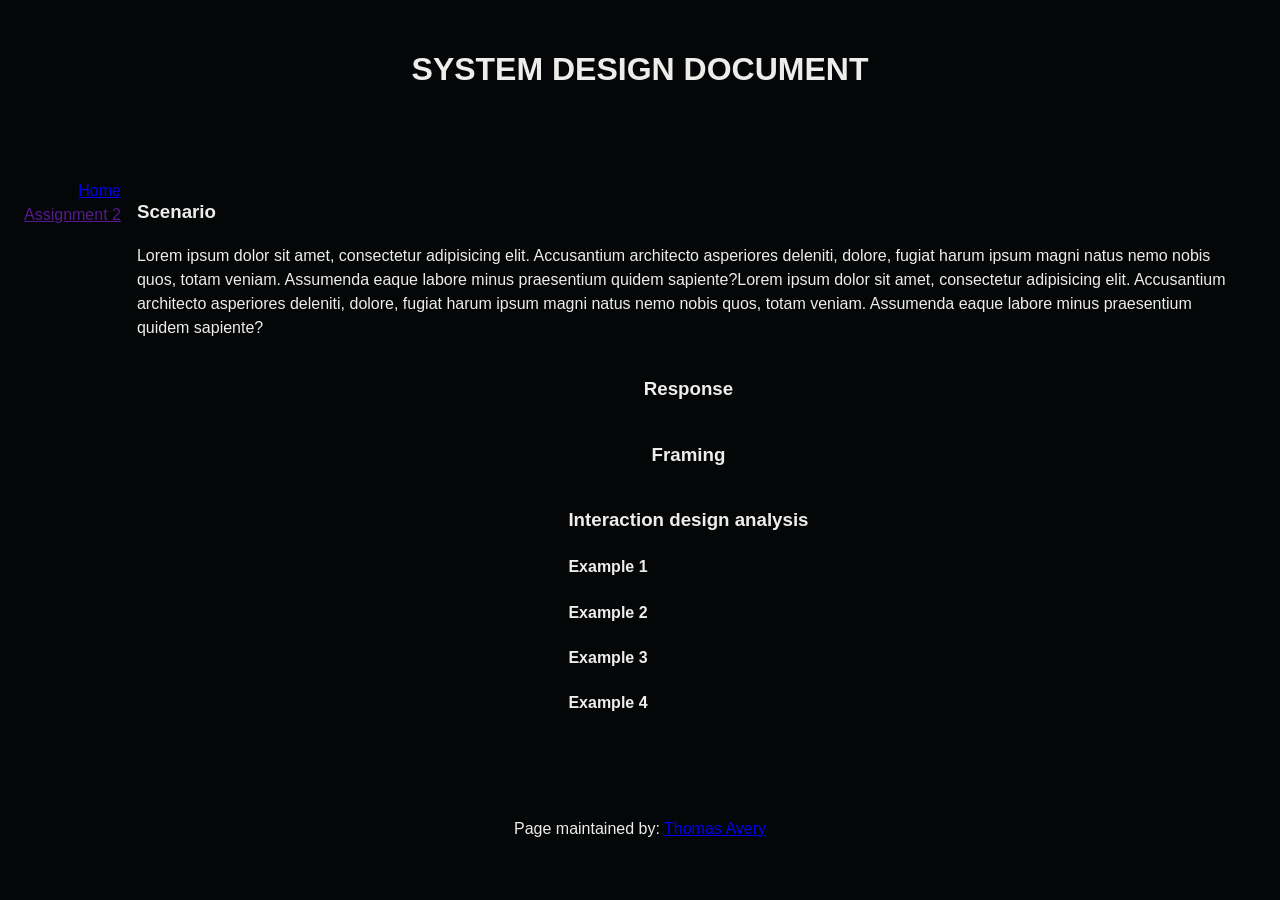
==== assignment1.html @ d30f3036 "assignment1 init Copied the home page into a new html document and linked them together. Started con" ====
<!doctype html>
<html lang="en">
<head>
    <meta charset="UTF-8">
    <meta name="viewport"
          content="width=device-width, user-scalable=no, initial-scale=1.0, maximum-scale=1.0, minimum-scale=1.0">
    <meta http-equiv="X-UA-Compatible" content="ie=edge">

<!-- !!!!! -->
<!--    change this to refer to your specific page  -->
    <title>Thomas Avery - Assignment 1</title>

<!-- !!!!! -->
<!--  change this to your preferred icon  -->
    <!-- favicon was sourced from favicon.io but the original graphics are copyright 2020 Twitter, Inc
    and other contributors -->
    <!-- They are licensed under CC-BY 4.0 as linked below -->
    <!-- https://creativecommons.org/licenses/by/4.0/ -->
    <link rel="icon" type="image/png" href="./assets/icons/favicon.png">

    <link rel="stylesheet" href="reset.css">
    <link rel="stylesheet" href="style.css">
</head>
<body>

    <header>
<!-- !!!!! -->
<!--    change this to your preferred online name  -->
        <h1>System Design Document</h1>
    </header>

    <div class="mainNavContainer">

        <nav>
            <a href="./index.html">Home</a>
            <a href="">Assignment 2</a>
        </nav>
        

        <main>
            <section id="scenario-section">
                <h3>Scenario</h3>
                <p> Lorem ipsum dolor sit amet, consectetur adipisicing elit. Accusantium architecto asperiores deleniti, dolore, fugiat harum ipsum magni natus nemo nobis quos, totam veniam. Assumenda eaque labore minus praesentium quidem sapiente?Lorem ipsum dolor sit amet, consectetur adipisicing elit. Accusantium architecto asperiores deleniti, dolore, fugiat harum ipsum magni natus nemo nobis quos, totam veniam. Assumenda eaque labore minus praesentium quidem sapiente?</p>
            </section>

            <section id="response">
                <h3>Response</h3>
            </section>

            <section id="framing">
                <h3>Framing</h3>
            </section>

            <section id="Interaction design analysis">
                <h3>Interaction design analysis</h3>
                <h4>Example 1</h4>
                <h4>Example 2</h4>
                <h4>Example 3</h4>
                <h4>Example 4</h4>
            </section>
        </main>

        <!-- this is an empty element which helps with spacing -->
        <aside></aside>

    </div>

    <footer>
        <p>
<!-- !!!!! -->
<!--    change this to your preferred online name and update link to refer to your github page  -->
            Page maintained by:
            <a href="https://github.com/TommyAvery22" target="_blank">
            Thomas Avery
            </a>
        </p>
    </footer>
</body>
</html>
---- style.css ----
/*!!!!!*/
/*add in your own font imports here*/
/*remember to update them in the rest of the CSS : eg the body selector*/
@import url('https://fonts.googleapis.com/css2?family=Work+Sans:ital,wght@0,100..900;1,100..900&display=swap');

/*!!!!!*/
/*change out, and/or add colours to the colour scheme*/
:root{
    /* basic 2-bit palette from 1bit Monitor Glow Palette by Polyducks */
    /* https://lospec.com/palette-list/1bit-monitor-glow */
        --colour-1: #edede9;
        --colour-2: #050608;
        --font-1: Helvetica, sans-serif;
}

/* this swaps the colour order to account for user's OS dark mode */
/*!!!!!*/
/*remember to update the colours here too to reflect the above changes*/
@media (prefers-color-scheme: dark) {
    :root{
        --colour-1: #edede9;
        --colour-2: #050608;
    }
}

body {
    background-color: var(--colour-2);
    color: var(--colour-1);
    font-family: var(--font-1);
    line-height: 1.5;
    padding: 1rem;
    display: flex;
    flex-direction: column;
    gap: 1rem;
}

header {
    display: flex;
    justify-content: center;
    margin-block-end: 3rem;
    text-transform: uppercase;
}

.mainNavContainer {
    flex: 1;
    display: flex;
    justify-content: center;
    gap: 1rem;
}

nav {
    display: flex;
    flex-direction: column;
    min-width: fit-content;
    flex: 1;
    align-items: flex-end;
}

main {
    display: flex;
    flex-direction: column;
    align-items: center;
}

aside {
    visibility: hidden;
    flex: 1;
}

footer {
    display: flex;
    justify-content: center;
    margin-block-start: 3rem;
}

/* Solid border */
hr.solid {
  border-top: 3px solid var(--colour-1); /* https://www.w3schools.com/howto/howto_css_dividers.asp /*
}

/*technique from Kevin Powell*/
/*https://youtu.be/CU8Plk-53RU?si=zMpP0Pfbg1SaXeDB&t=255*/
/*longer post about how this works and the * + * selector*/
/*https://alistapart.com/article/axiomatic-css-and-lobotomized-owls/*/
.prose > * + * {
    margin-block-start: var(--prose-flow, 1em);
}

/* breakpoints from Material Design Spec https://m3.material.io/foundations/layout/breakpoints/overview */
/* while sometimes mobile first is recommended, as we will be focused on desktop, we will start there */

/* assumed base sizing is large (1200–1599px) : desktop  */

/* extra-large breakpoint : desktop, ultrawide monitors */
@media (width > 1600px) {

}

/* expanded breakpoint : phone or tablet in landscape, desktop */
@media (width < 1200px) {
    header {
        margin-block-end: 2rem;
    }
    footer {
        margin-block-start: 2rem;
    }
}
/* medium breakpoint : tablet in portrait */
@media (width < 840px) {
    header {
        margin-block-end: 1rem;
    }
    .mainNavContainer {
        flex-direction: column;
        justify-content: flex-start;
        align-items: left;
    }
    nav {
        flex: 0;
        width: 100%;
        max-width: 80rch;
        justify-content: space-between;
        flex-direction: row;
    }
    main {
        flex: 1;
    }
    aside {
        flex: 0;
    }
    footer {
        margin-block-start: 1rem;
    }
}
/* compact breakpoint : phone in portrait */
@media (width < 600px) {

}
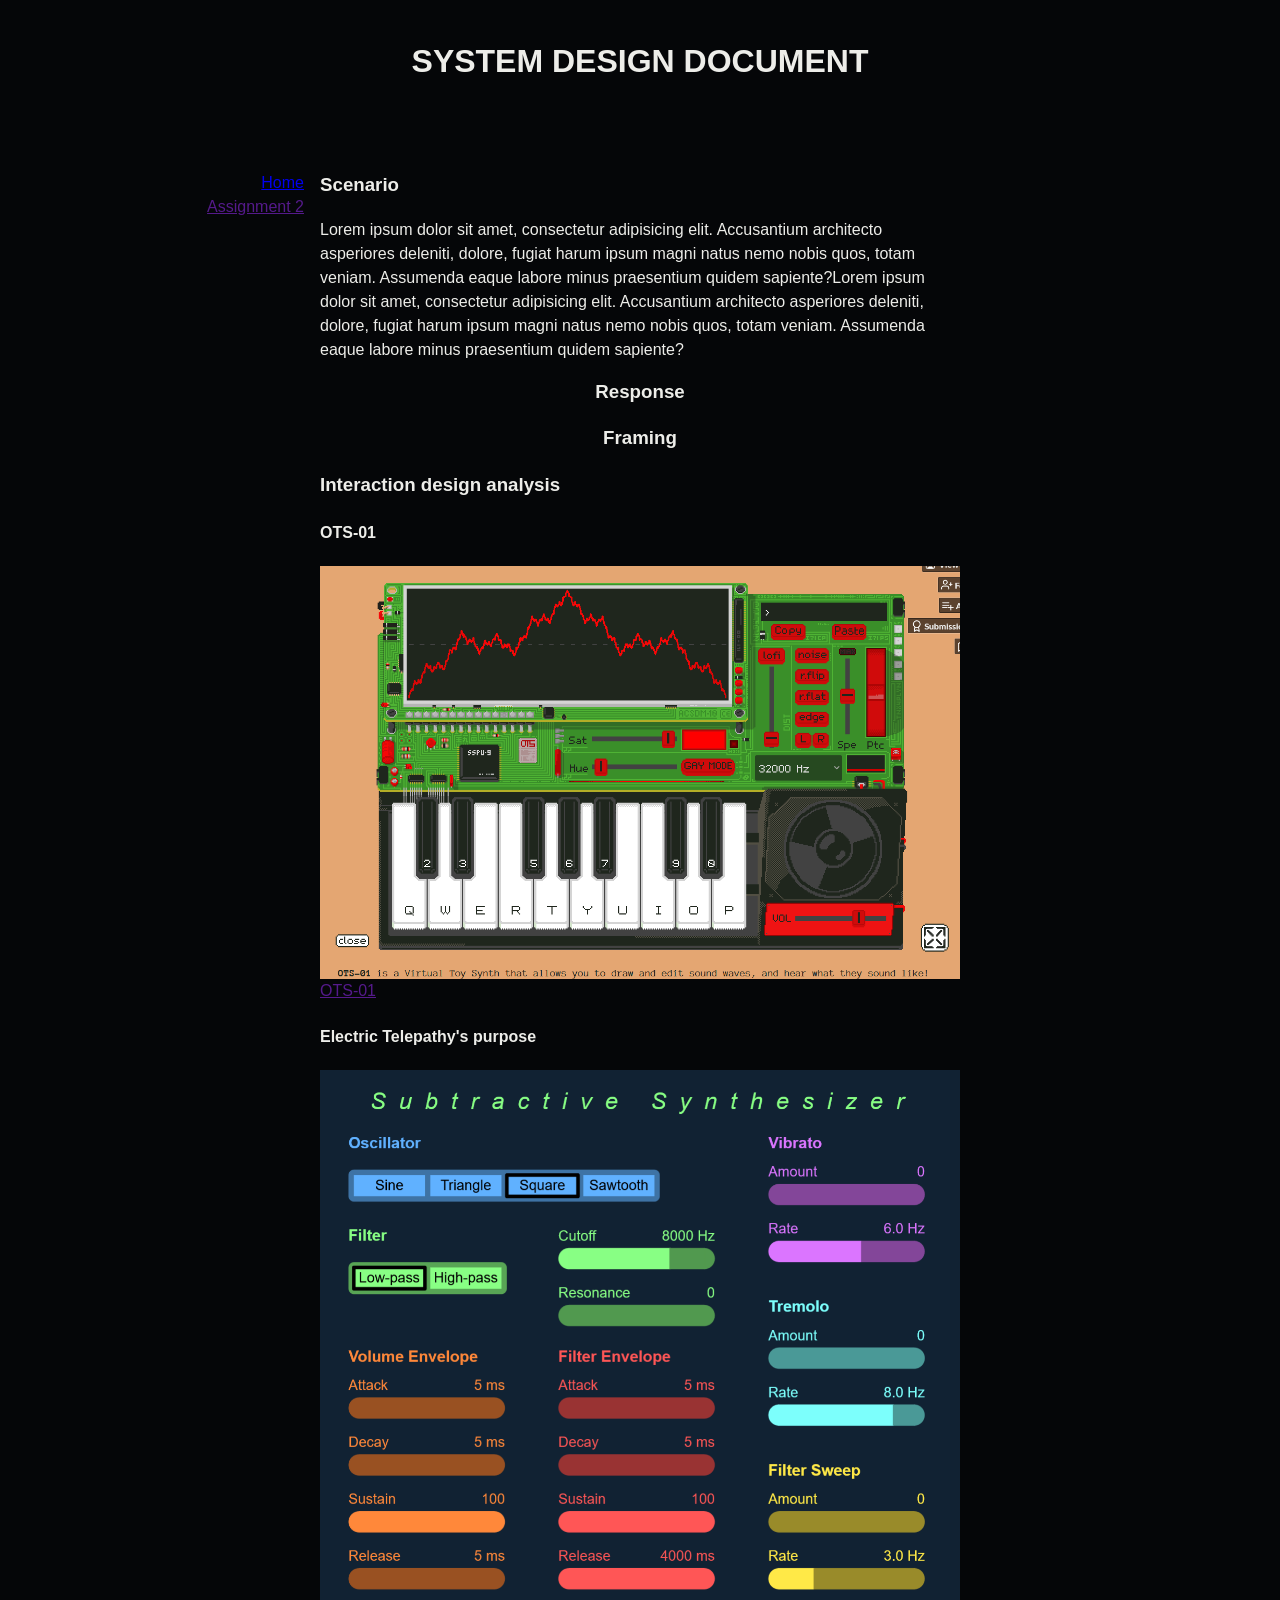
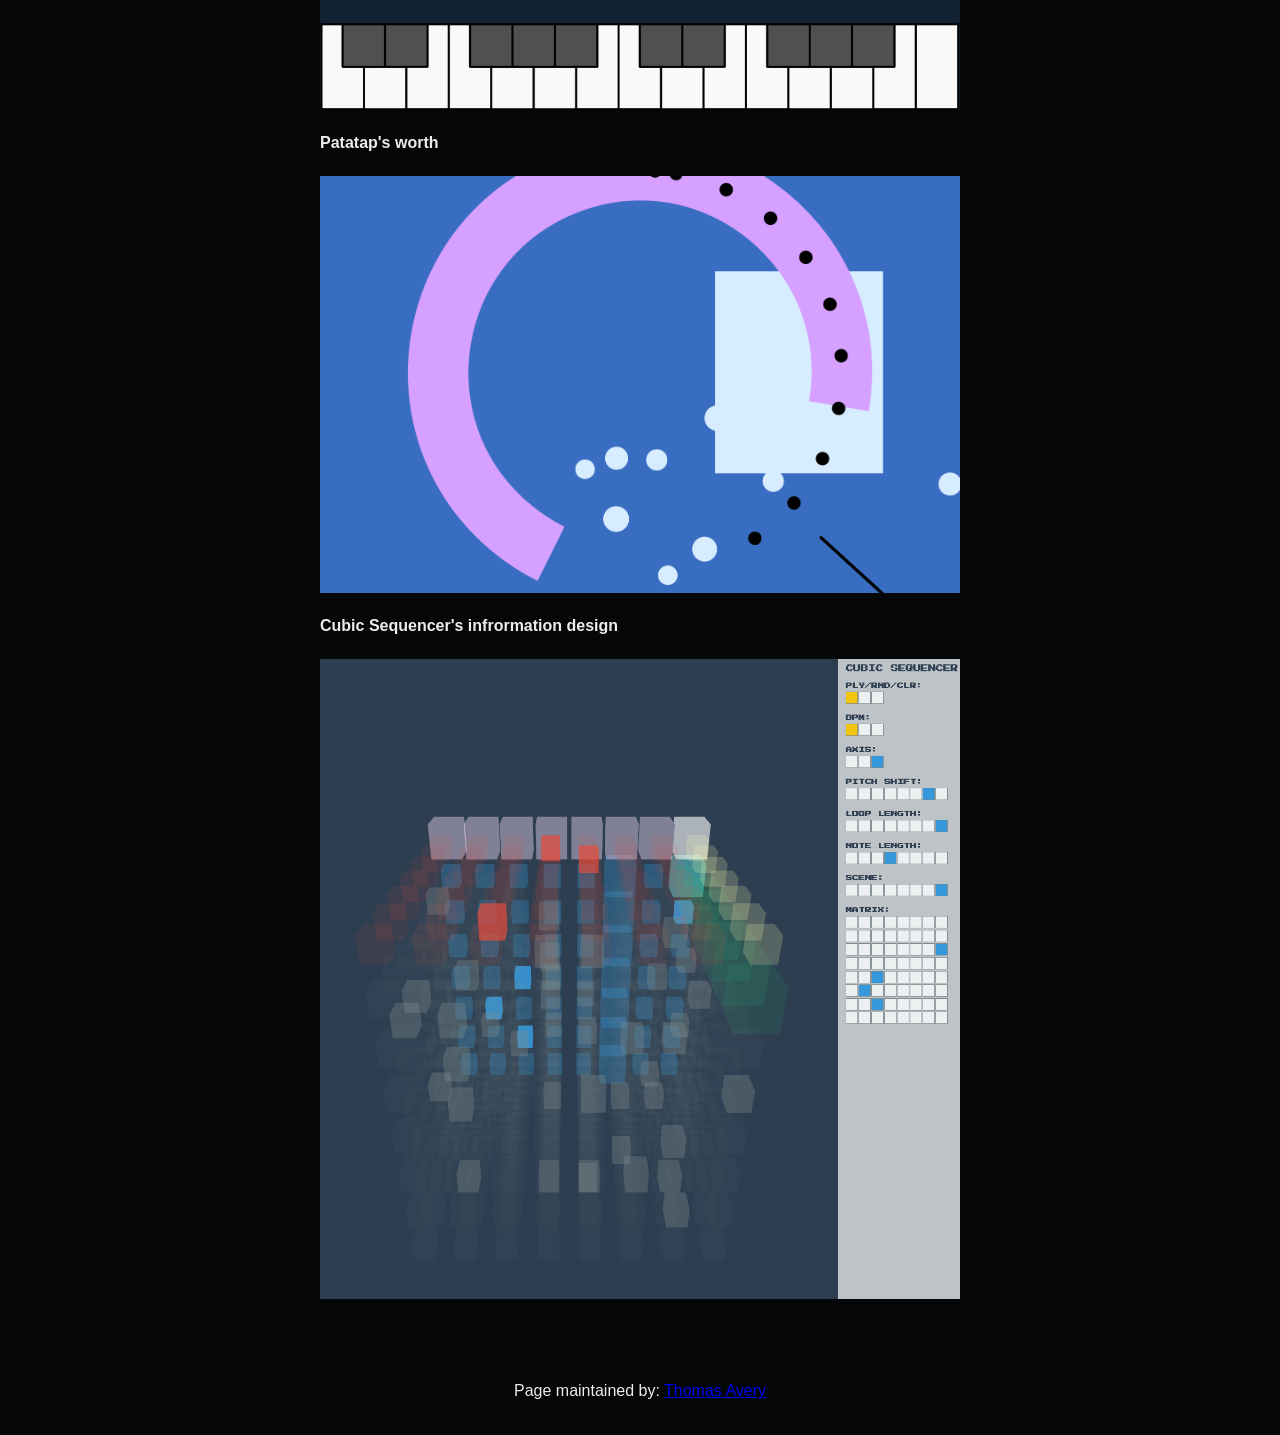
==== commit 0867f43e: "Added correct headings and pictures" ====
--- a/assignment1.html
+++ b/assignment1.html
@@ -53,10 +53,20 @@
 
             <section id="Interaction design analysis">
                 <h3>Interaction design analysis</h3>
-                <h4>Example 1</h4>
-                <h4>Example 2</h4>
-                <h4>Example 3</h4>
-                <h4>Example 4</h4>
+                <h4>OTS-01</h4>
+                <p></p>
+                <img src="./assets/images/OTS-01.png" alt="OTS-01">
+                <a href="">OTS-01</a>
+                <h4>Electric Telepathy's purpose</h4>
+                <p></p>
+                <img src="./assets/images/electric-telepathy.png" alt="Electric Telepathy">
+                <h4>Patatap's worth</h4>
+                <p></p>
+                <img src="./assets/images/patatap.png" alt="Patatap">
+                <h4>Cubic Sequencer's infrormation design</h4>
+                <p></p>
+                <img src="./assets/images/cubic-sequencer.png" alt="Cubic Sequencer">
+    
             </section>
         </main>
 
--- a/style.css
+++ b/style.css
@@ -62,6 +62,19 @@
     align-items: center;
 }
 
+section {
+    max-width: 80rch;
+}
+
+h3 {
+    margin-top: 0;
+}
+
+.firstSectionHeading {
+    margin-top: 0;
+
+}
+
 aside {
     visibility: hidden;
     flex: 1;
@@ -75,7 +88,7 @@
 
 /* Solid border */
 hr.solid {
-  border-top: 3px solid var(--colour-1); /* https://www.w3schools.com/howto/howto_css_dividers.asp /*
+  border-top: 3px solid var(--colour-1); /* https://www.w3schools.com/howto/howto_css_dividers.asp /*/
 }
 
 /*technique from Kevin Powell*/
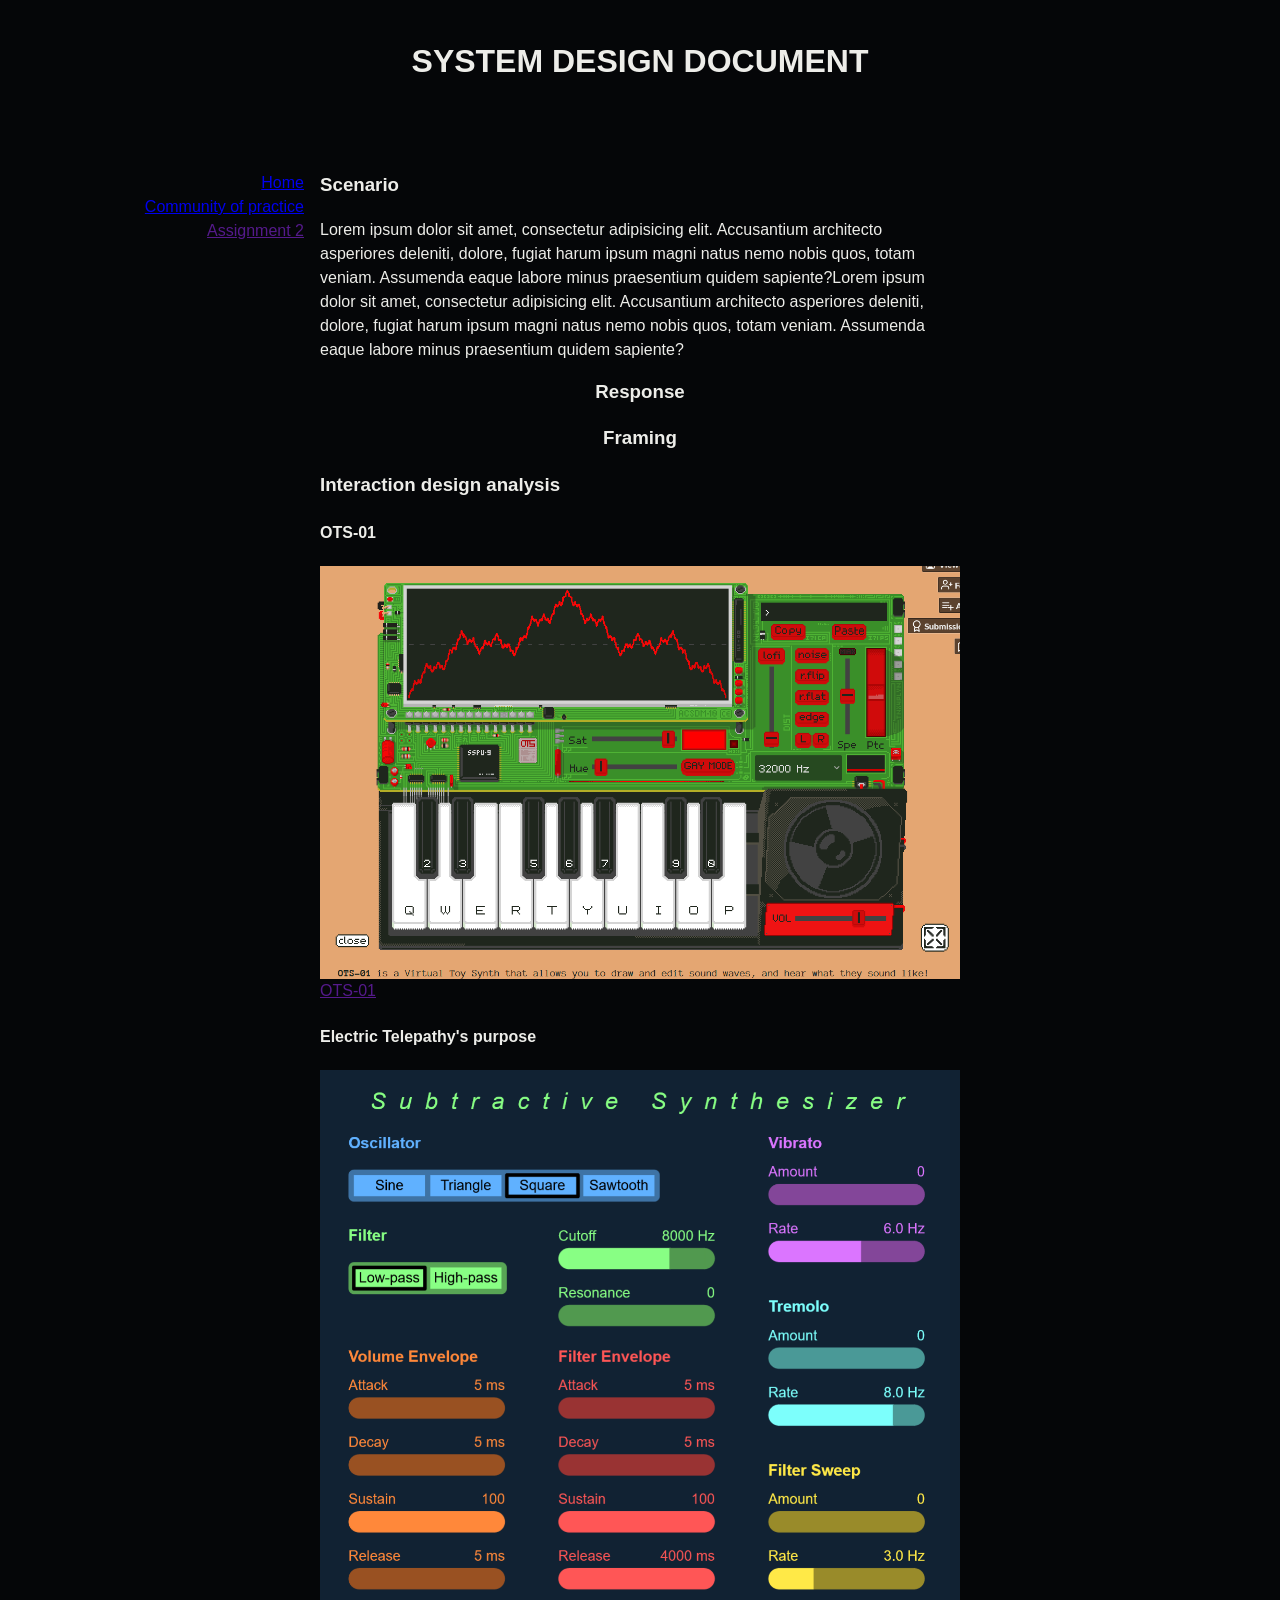
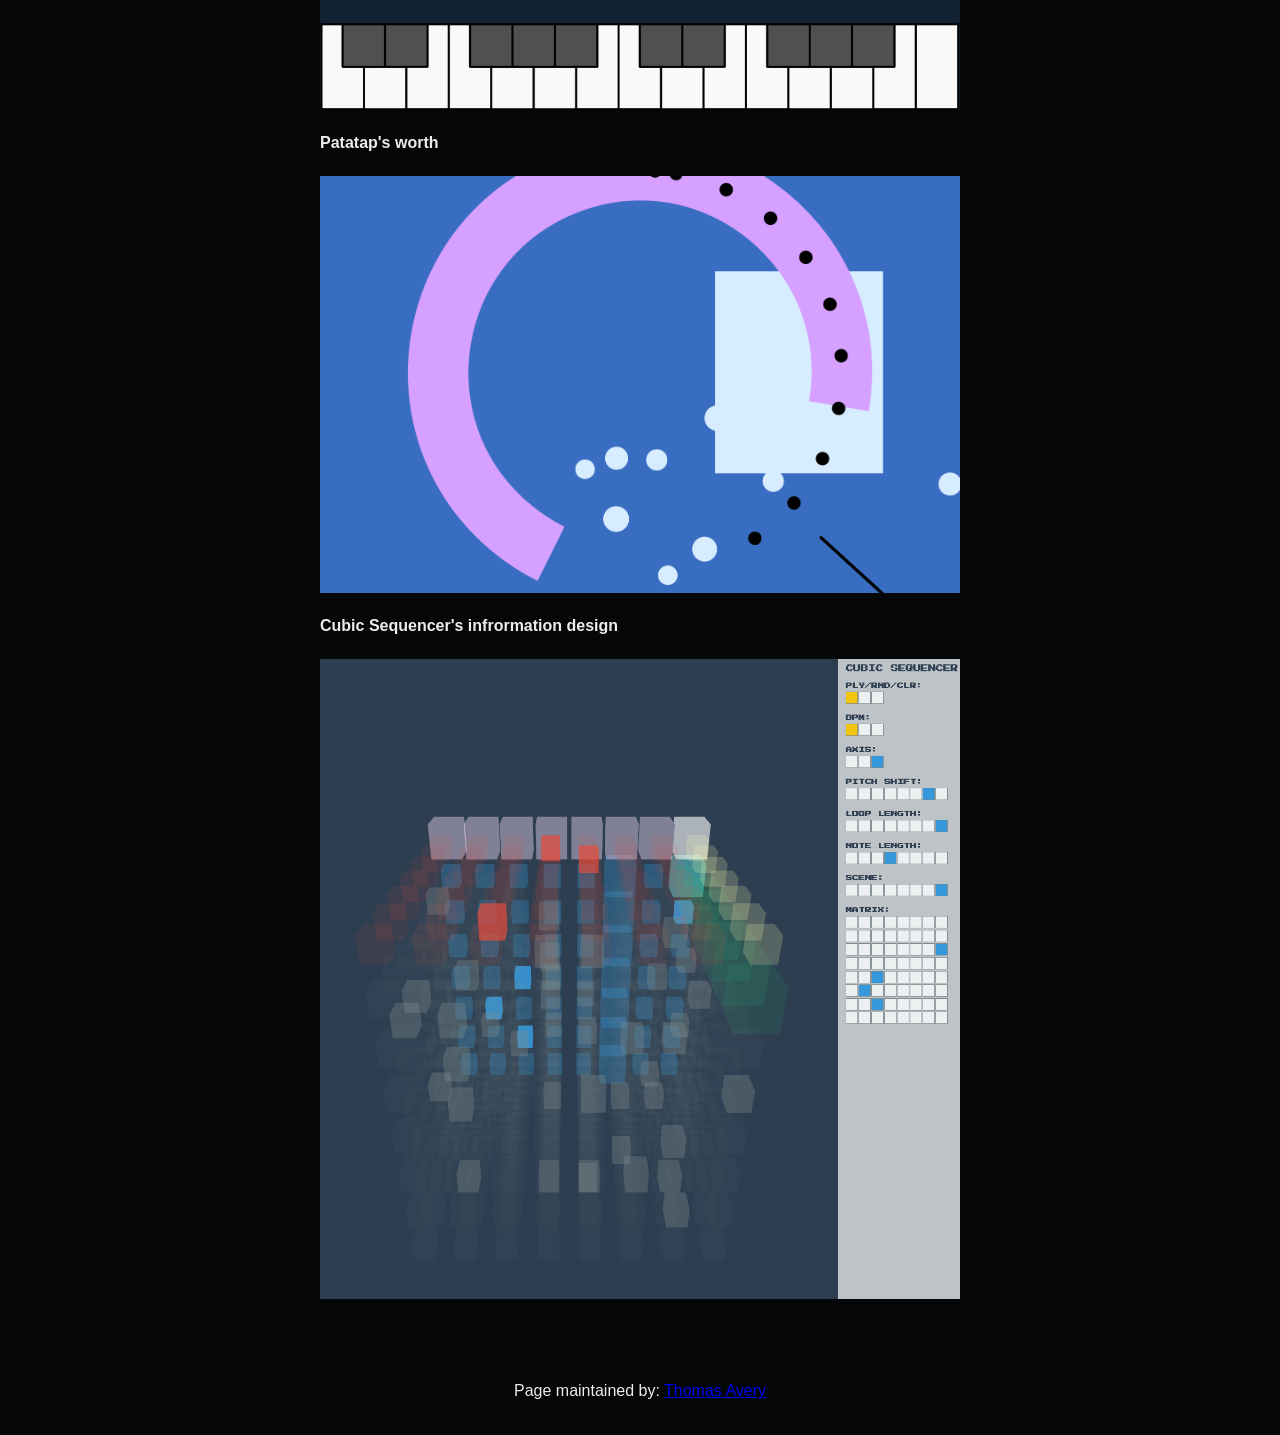
==== commit b6f4cde3: "Added community of practice link Added external link in navigation menu" ====
--- a/assignment1.html
+++ b/assignment1.html
@@ -33,7 +33,9 @@
 
         <nav>
             <a href="./index.html">Home</a>
+            <a href="https://au.miro.com/app/board/u3jVOf56cFI=/?share_link_id=185003670091" target="_blank">Community of practice</a>
             <a href="">Assignment 2</a>
+            
         </nav>
         
 
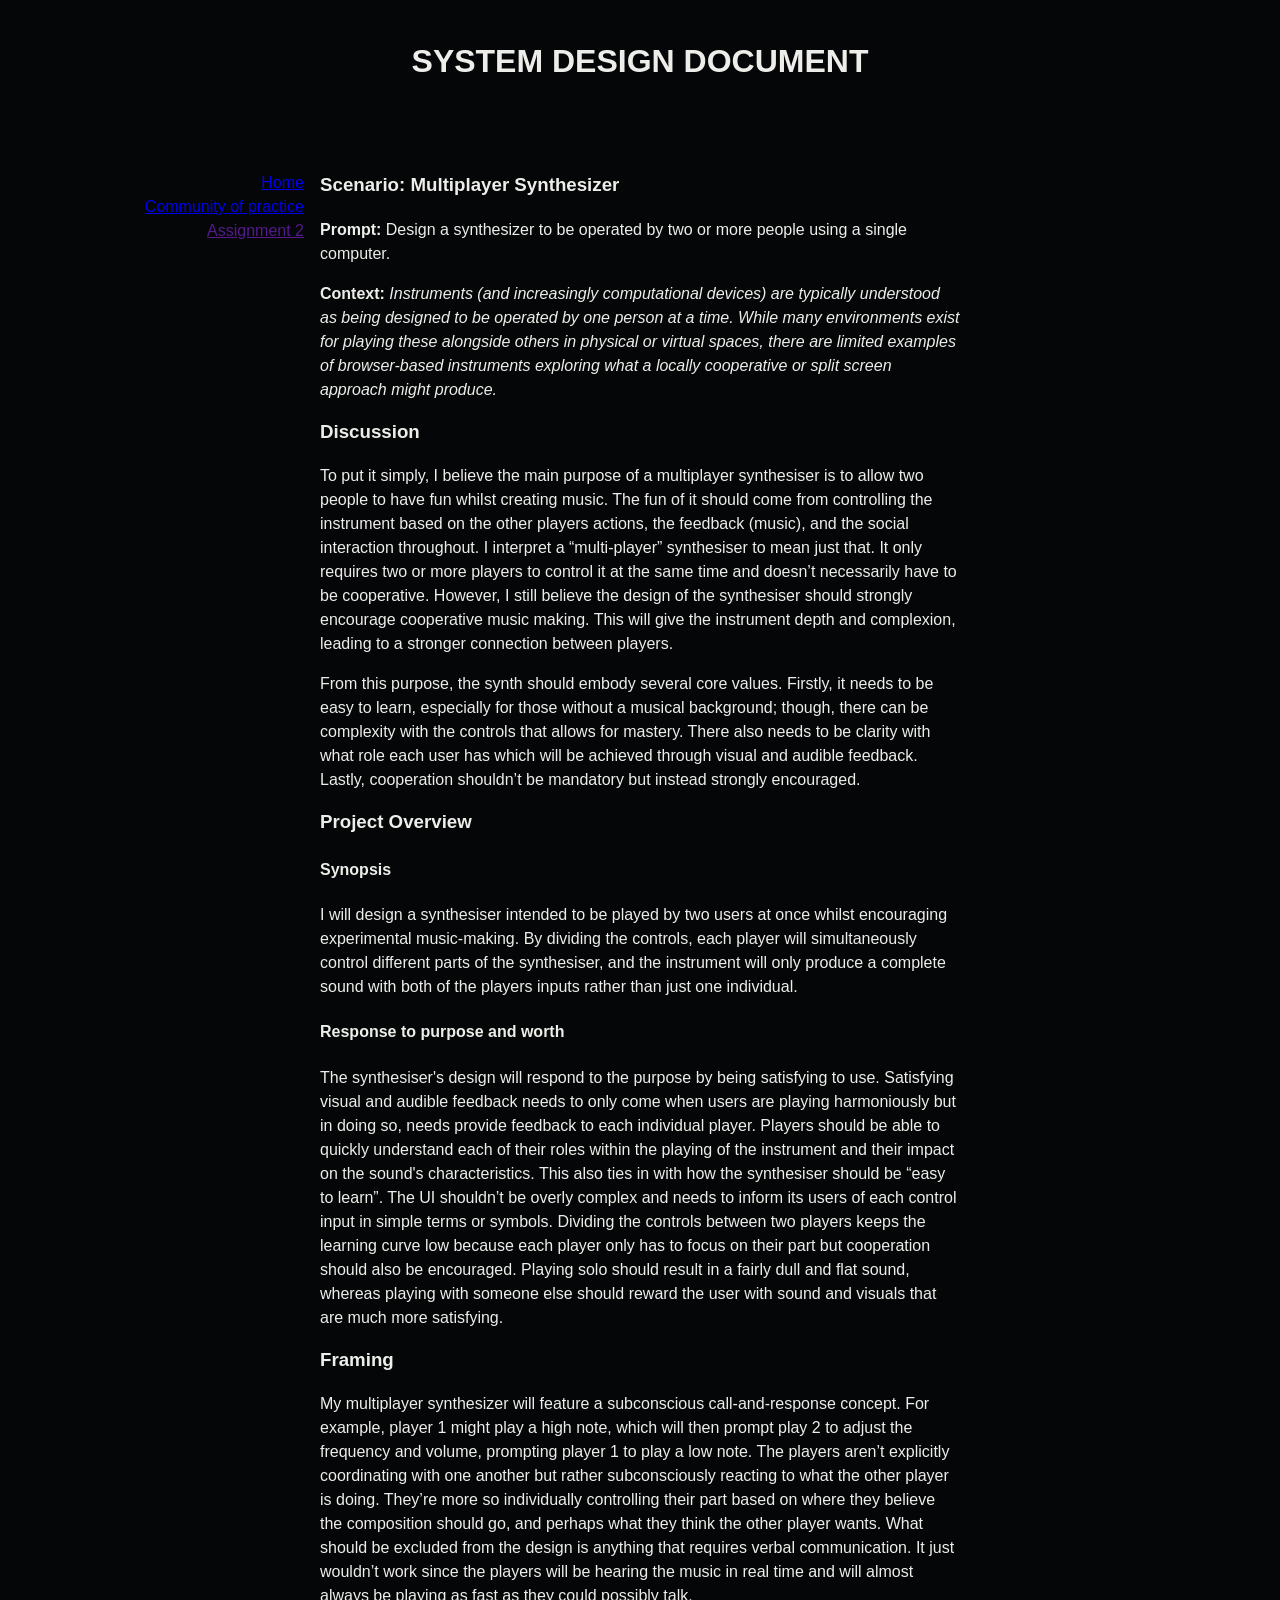
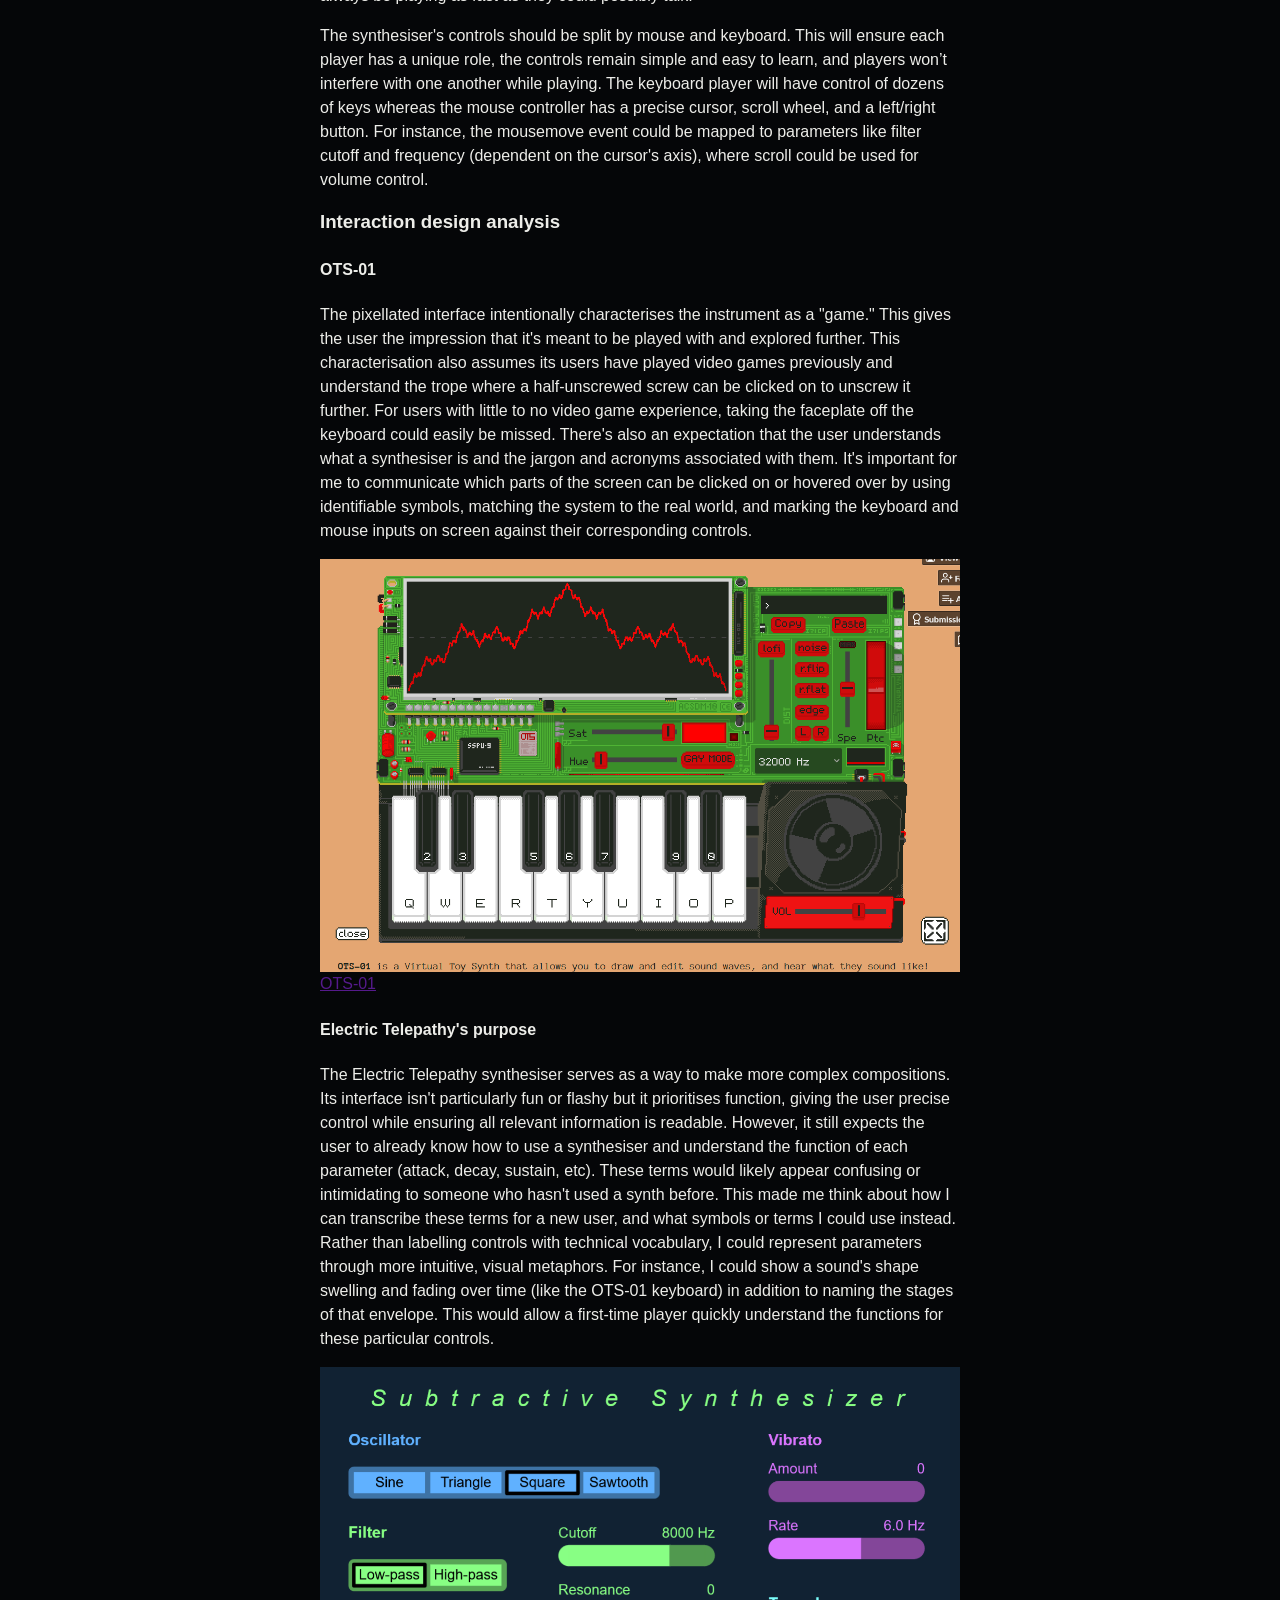
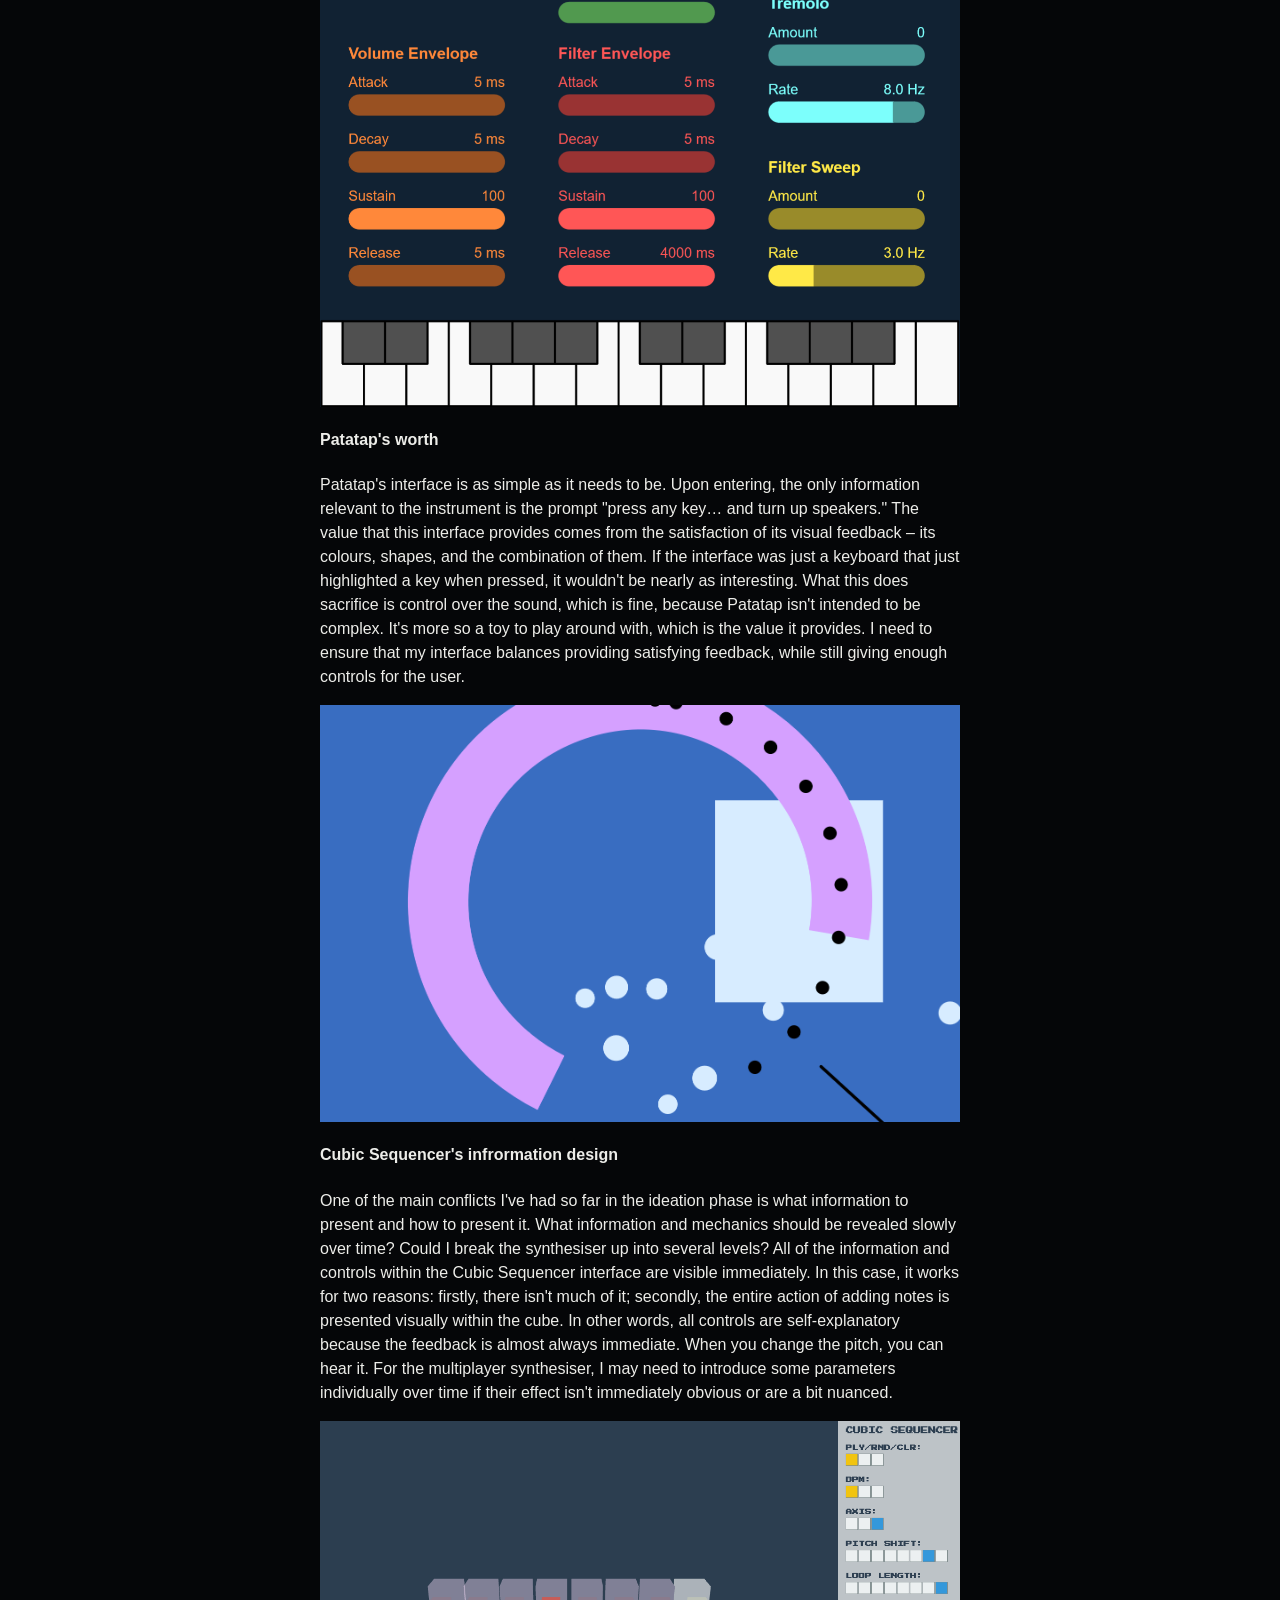
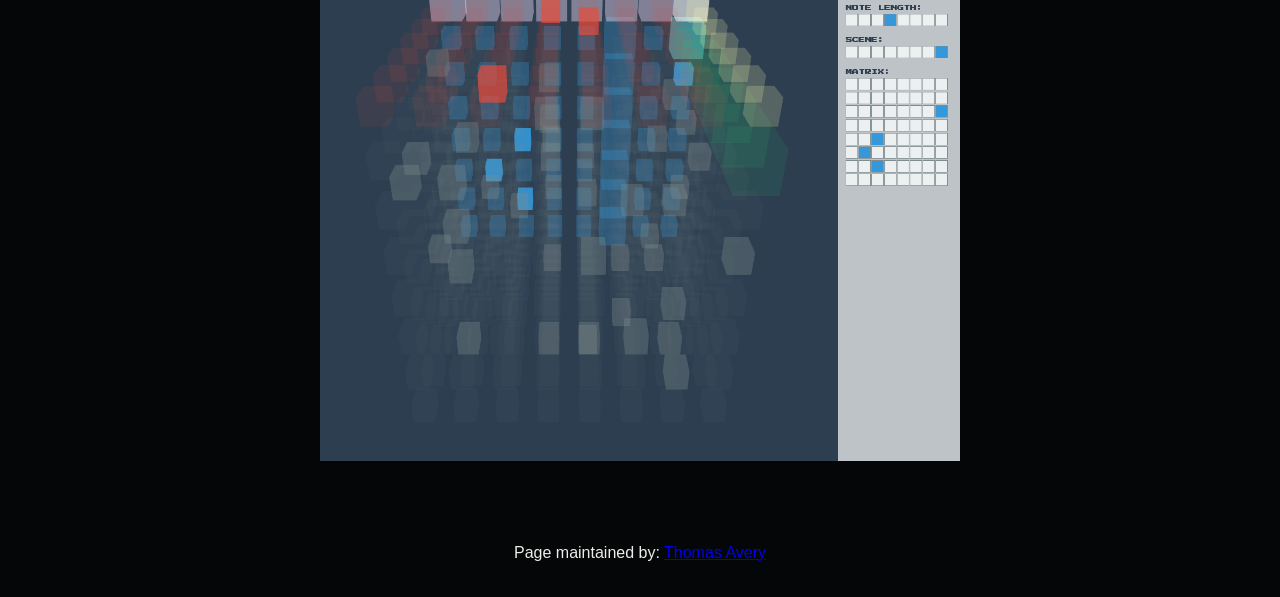
==== commit 9e37024e: "Added paragraphs and corrected headings" ====
--- a/assignment1.html
+++ b/assignment1.html
@@ -41,32 +41,48 @@
 
         <main>
             <section id="scenario-section">
-                <h3>Scenario</h3>
-                <p> Lorem ipsum dolor sit amet, consectetur adipisicing elit. Accusantium architecto asperiores deleniti, dolore, fugiat harum ipsum magni natus nemo nobis quos, totam veniam. Assumenda eaque labore minus praesentium quidem sapiente?Lorem ipsum dolor sit amet, consectetur adipisicing elit. Accusantium architecto asperiores deleniti, dolore, fugiat harum ipsum magni natus nemo nobis quos, totam veniam. Assumenda eaque labore minus praesentium quidem sapiente?</p>
+                <h3>Scenario: Multiplayer Synthesizer</h3>
+                <p><b>Prompt: </b>Design a synthesizer to be operated by two or more people using a single computer.</p>
+                <p><b>Context: </b><i>Instruments (and increasingly computational devices) are typically understood as being designed to be operated by one person at a time. While many environments exist for playing these alongside others in physical or virtual spaces, there are limited examples of browser-based instruments exploring what a locally cooperative or split screen approach might produce.</i></p>
             </section>
 
-            <section id="response">
-                <h3>Response</h3>
+            <section id="discussion">
+                <h3>Discussion</h3>
+                <p>To put it simply, I believe the main purpose of a multiplayer synthesiser is to allow two people to have fun whilst creating music. The fun of it should come from controlling the instrument based on the other players actions, the feedback (music), and the social interaction throughout. I interpret a “multi-player” synthesiser to mean just that. It only requires two or more players to control it at the same time and doesn’t necessarily have to be cooperative. However, I still believe the design of the synthesiser should strongly encourage cooperative music making. This will give the instrument depth and complexion, leading to a stronger connection between players.</p>
+                <p>From this purpose, the synth should embody several core values. Firstly, it needs to be easy to learn, especially for those without a musical background; though, there can be complexity with the controls that allows for mastery. There also needs to be clarity with what role each user has which will be achieved through visual and audible feedback. Lastly, cooperation shouldn’t be mandatory but instead strongly encouraged.</p>
+            </section>
+
+            <section id="project-overview">
+                <h3>Project Overview</h3>
+                <h4>Synopsis</h4>
+                <p>I will design a synthesiser intended to be played by two users at once whilst encouraging experimental music-making. By dividing the controls, each player will simultaneously control different parts of the synthesiser, and the instrument will only produce a complete sound with both of the players inputs rather than just one individual.</p>
+                <h4>Response to purpose and worth</h4>
+                <p>The synthesiser's design will respond to the purpose by being satisfying to use. Satisfying visual and audible feedback needs to only come when users are playing harmoniously but in doing so, needs provide feedback to each individual player. Players should be able to quickly understand each of their roles within the playing of the instrument and their impact on the sound's characteristics. This also ties in with how the synthesiser should be “easy to learn”. The UI shouldn’t be overly complex and needs to inform its users of each control input in simple terms or symbols. Dividing the controls between two players keeps the learning curve low because each player only has to focus on their part but cooperation should also be encouraged. Playing solo should result in a fairly dull and flat sound, whereas playing with someone else should reward the user with sound and visuals that are much more satisfying. </p>
             </section>
 
             <section id="framing">
                 <h3>Framing</h3>
+                <p>My multiplayer synthesizer will feature a subconscious call-and-response concept. For example, player 1 might play a high note, which will then prompt play 2 to adjust the frequency and volume, prompting player 1 to play a low note. The players aren’t explicitly coordinating with one another but rather subconsciously reacting to what the other player is doing. They’re more so individually controlling their part based on where they believe the composition should go, and perhaps what they think the other player wants. What should be excluded from the design is anything that requires verbal communication. It just wouldn’t work since the players will be hearing the music in real time and will almost always be playing as fast as they could possibly talk.</p>
+                <p>The synthesiser's controls should be split by mouse and keyboard. This will ensure each player has a unique role, the controls remain simple and easy to learn, and players won’t interfere with one another while playing. The keyboard player will have control of dozens of keys whereas the mouse controller has a precise cursor, scroll wheel, and a left/right button. For instance, the mousemove event could be mapped to parameters like filter cutoff and frequency (dependent on the cursor's axis), where scroll could be used for volume control.</p>
             </section>
 
             <section id="Interaction design analysis">
                 <h3>Interaction design analysis</h3>
                 <h4>OTS-01</h4>
-                <p></p>
+                <p>The pixellated interface intentionally characterises the instrument as a "game." This gives the user the impression that it's meant to be played with and explored further. This characterisation also assumes its users have played video games previously and understand the trope where a half-unscrewed screw can be clicked on to unscrew it further. For users with little to no video game experience, taking the faceplate off the keyboard could easily be missed. There's also an expectation that the user understands what a synthesiser is and the jargon and acronyms associated with them. It's important for me to communicate which parts of the screen can be clicked on or hovered over by using identifiable symbols, matching the system to the real world, and marking the keyboard and mouse inputs on screen against their corresponding controls. </p>
                 <img src="./assets/images/OTS-01.png" alt="OTS-01">
                 <a href="">OTS-01</a>
+
                 <h4>Electric Telepathy's purpose</h4>
-                <p></p>
+                <p>The Electric Telepathy synthesiser serves as a way to make more complex compositions. Its interface isn't particularly fun or flashy but it prioritises function, giving the user precise control while ensuring all relevant information is readable. However, it still expects the user to already know how to use a synthesiser and understand the function of each parameter (attack, decay, sustain, etc). These terms would likely appear confusing or intimidating to someone who hasn't used a synth before. This made me think about how I can transcribe these terms for a new user, and what symbols or terms I could use instead. Rather than labelling controls with technical vocabulary, I could represent parameters through more intuitive, visual metaphors. For instance, I could show a sound's shape swelling and fading over time (like the OTS-01 keyboard) in addition to naming the stages of that envelope. This would allow a first-time player quickly understand the functions for these particular controls.</p>
                 <img src="./assets/images/electric-telepathy.png" alt="Electric Telepathy">
+                
                 <h4>Patatap's worth</h4>
-                <p></p>
+                <p>Patatap's interface is as simple as it needs to be. Upon entering, the only information relevant to the instrument is the prompt "press any key… and turn up speakers." The value that this interface provides comes from the satisfaction of its visual feedback – its colours, shapes, and the combination of them. If the interface was just a keyboard that just highlighted a key when pressed, it wouldn't be nearly as interesting. What this does sacrifice is control over the sound, which is fine, because Patatap isn't intended to be complex. It's more so a toy to play around with, which is the value it provides. I need to ensure that my interface balances providing satisfying feedback, while still giving enough controls for the user.</p>
                 <img src="./assets/images/patatap.png" alt="Patatap">
+                
                 <h4>Cubic Sequencer's infrormation design</h4>
-                <p></p>
+                <p>One of the main conflicts I've had so far in the ideation phase is what information to present and how to present it. What information and mechanics should be revealed slowly over time? Could I break the synthesiser up into several levels? All of the information and controls within the Cubic Sequencer interface are visible immediately. In this case, it works for two reasons: firstly, there isn't much of it; secondly, the entire action of adding notes is presented visually within the cube. In other words, all controls are self-explanatory because the feedback is almost always immediate. When you change the pitch, you can hear it. For the multiplayer synthesiser, I may need to introduce some parameters individually over time if their effect isn't immediately obvious or are a bit nuanced. </p>
                 <img src="./assets/images/cubic-sequencer.png" alt="Cubic Sequencer">
     
             </section>
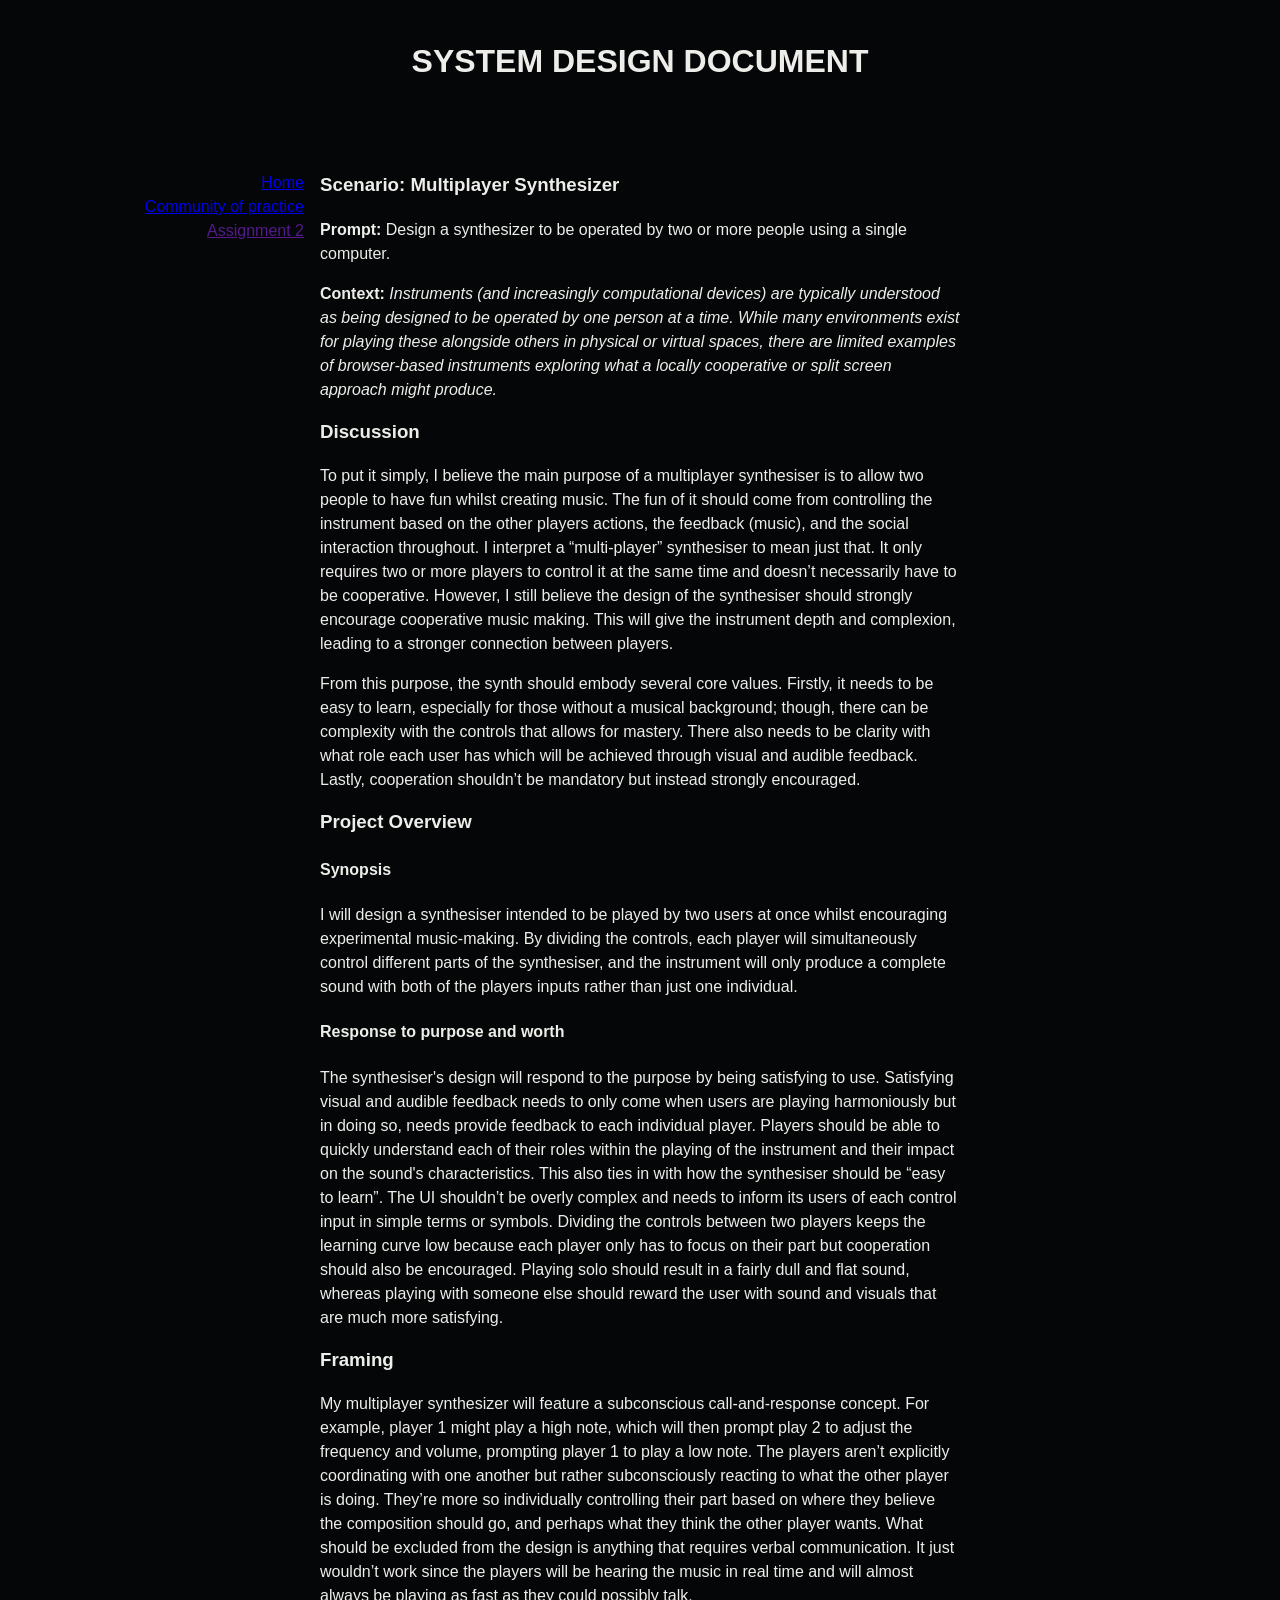
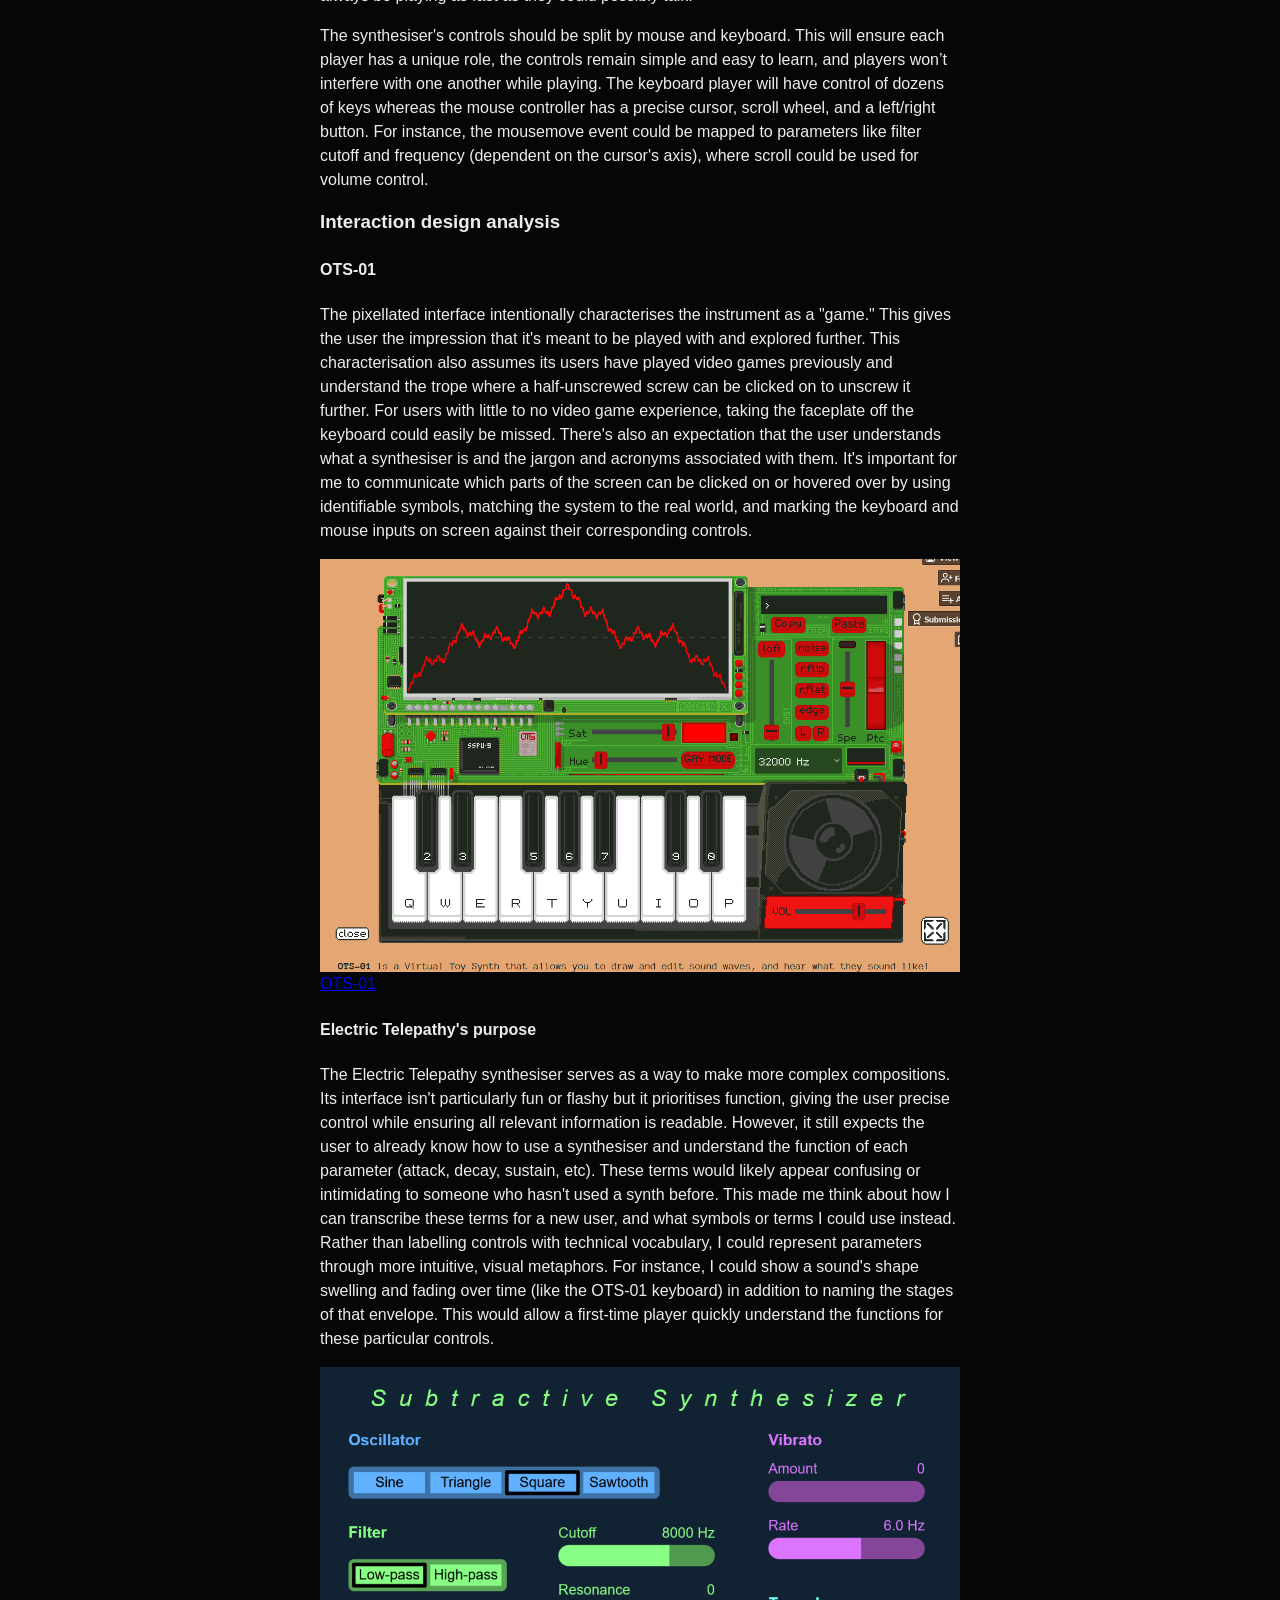
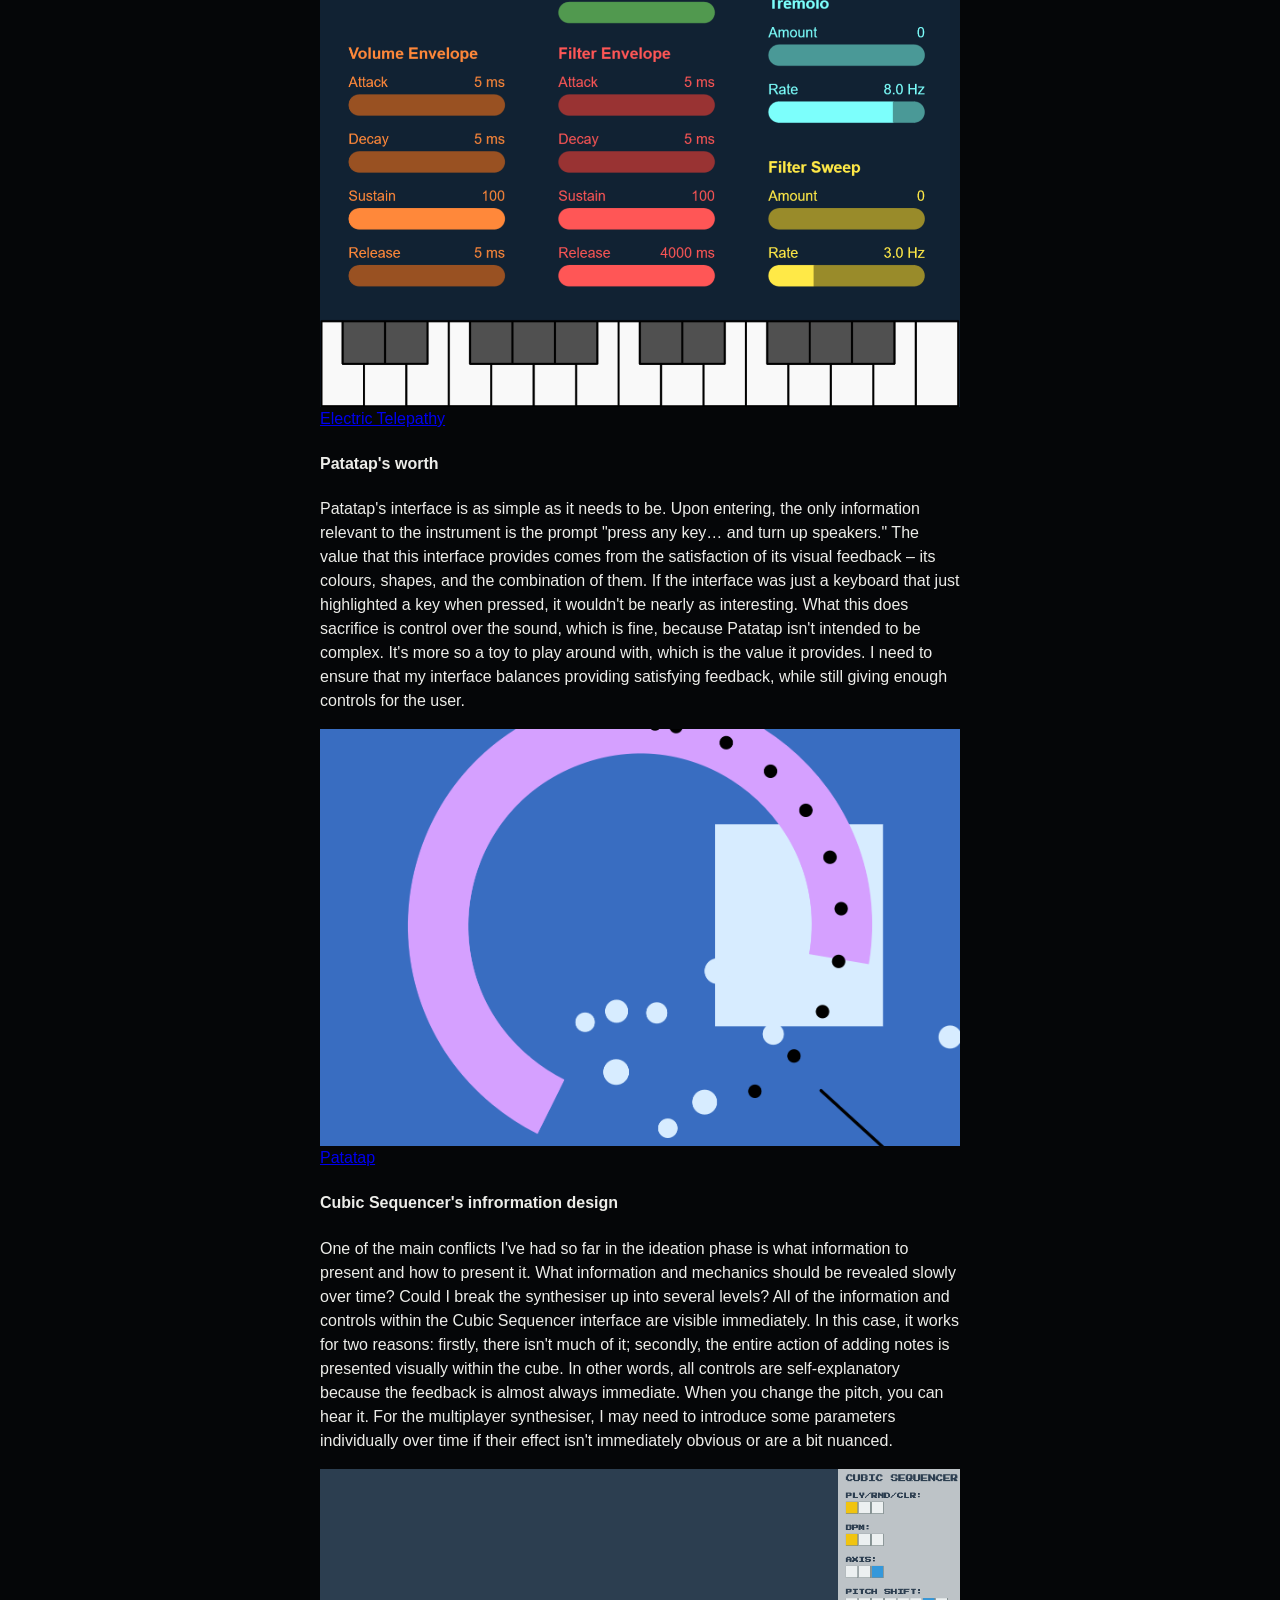
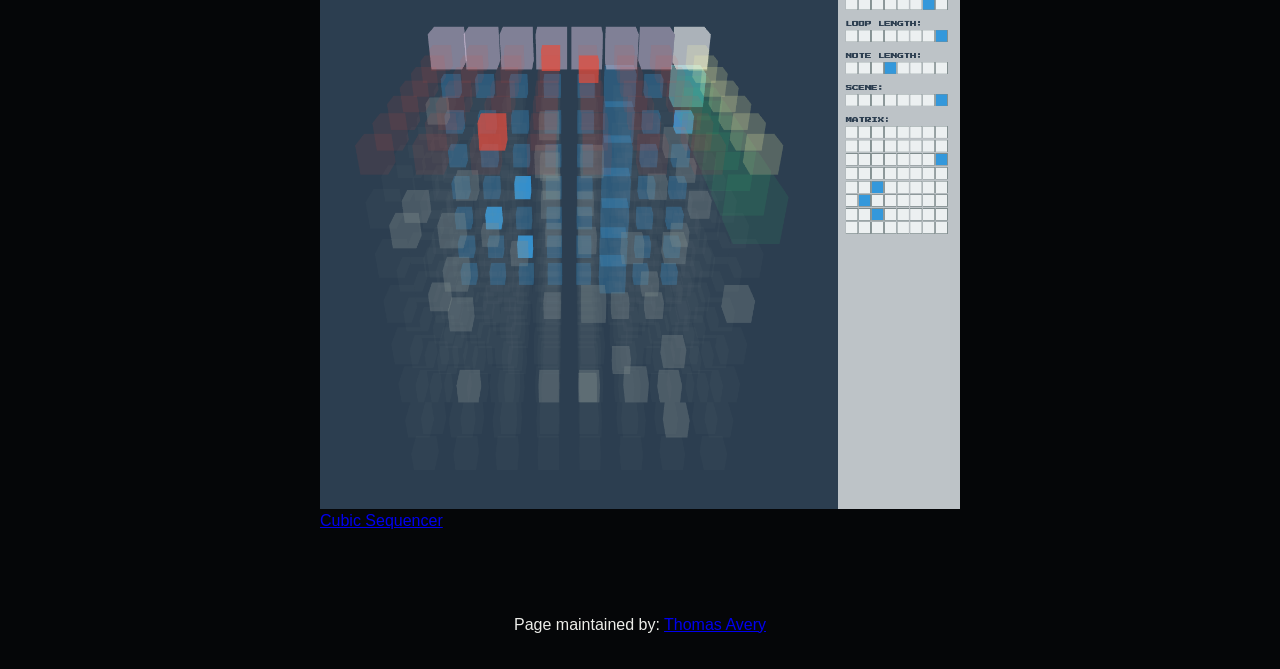
==== commit 5dc3ade9: "Added links to each design analysis Links added under each image" ====
--- a/assignment1.html
+++ b/assignment1.html
@@ -71,20 +71,22 @@
                 <h4>OTS-01</h4>
                 <p>The pixellated interface intentionally characterises the instrument as a "game." This gives the user the impression that it's meant to be played with and explored further. This characterisation also assumes its users have played video games previously and understand the trope where a half-unscrewed screw can be clicked on to unscrew it further. For users with little to no video game experience, taking the faceplate off the keyboard could easily be missed. There's also an expectation that the user understands what a synthesiser is and the jargon and acronyms associated with them. It's important for me to communicate which parts of the screen can be clicked on or hovered over by using identifiable symbols, matching the system to the real world, and marking the keyboard and mouse inputs on screen against their corresponding controls. </p>
                 <img src="./assets/images/OTS-01.png" alt="OTS-01">
-                <a href="">OTS-01</a>
+                <a href="https://bellicapelli.itch.io/ots-01">OTS-01</a>
 
                 <h4>Electric Telepathy's purpose</h4>
                 <p>The Electric Telepathy synthesiser serves as a way to make more complex compositions. Its interface isn't particularly fun or flashy but it prioritises function, giving the user precise control while ensuring all relevant information is readable. However, it still expects the user to already know how to use a synthesiser and understand the function of each parameter (attack, decay, sustain, etc). These terms would likely appear confusing or intimidating to someone who hasn't used a synth before. This made me think about how I can transcribe these terms for a new user, and what symbols or terms I could use instead. Rather than labelling controls with technical vocabulary, I could represent parameters through more intuitive, visual metaphors. For instance, I could show a sound's shape swelling and fading over time (like the OTS-01 keyboard) in addition to naming the stages of that envelope. This would allow a first-time player quickly understand the functions for these particular controls.</p>
                 <img src="./assets/images/electric-telepathy.png" alt="Electric Telepathy">
-                
+                <a href="https://electrictelepathy.com/web-apps/virtual-synthesizer-online/">Electric Telepathy</a>
+
                 <h4>Patatap's worth</h4>
                 <p>Patatap's interface is as simple as it needs to be. Upon entering, the only information relevant to the instrument is the prompt "press any key… and turn up speakers." The value that this interface provides comes from the satisfaction of its visual feedback – its colours, shapes, and the combination of them. If the interface was just a keyboard that just highlighted a key when pressed, it wouldn't be nearly as interesting. What this does sacrifice is control over the sound, which is fine, because Patatap isn't intended to be complex. It's more so a toy to play around with, which is the value it provides. I need to ensure that my interface balances providing satisfying feedback, while still giving enough controls for the user.</p>
                 <img src="./assets/images/patatap.png" alt="Patatap">
-                
+                <a href="https://patatap.com/">Patatap</a>
+
                 <h4>Cubic Sequencer's infrormation design</h4>
                 <p>One of the main conflicts I've had so far in the ideation phase is what information to present and how to present it. What information and mechanics should be revealed slowly over time? Could I break the synthesiser up into several levels? All of the information and controls within the Cubic Sequencer interface are visible immediately. In this case, it works for two reasons: firstly, there isn't much of it; secondly, the entire action of adding notes is presented visually within the cube. In other words, all controls are self-explanatory because the feedback is almost always immediate. When you change the pitch, you can hear it. For the multiplayer synthesiser, I may need to introduce some parameters individually over time if their effect isn't immediately obvious or are a bit nuanced. </p>
                 <img src="./assets/images/cubic-sequencer.png" alt="Cubic Sequencer">
-    
+                <a href="https://mohayonao.github.io/cubic-sequencer/">Cubic Sequencer</a>
             </section>
         </main>
 
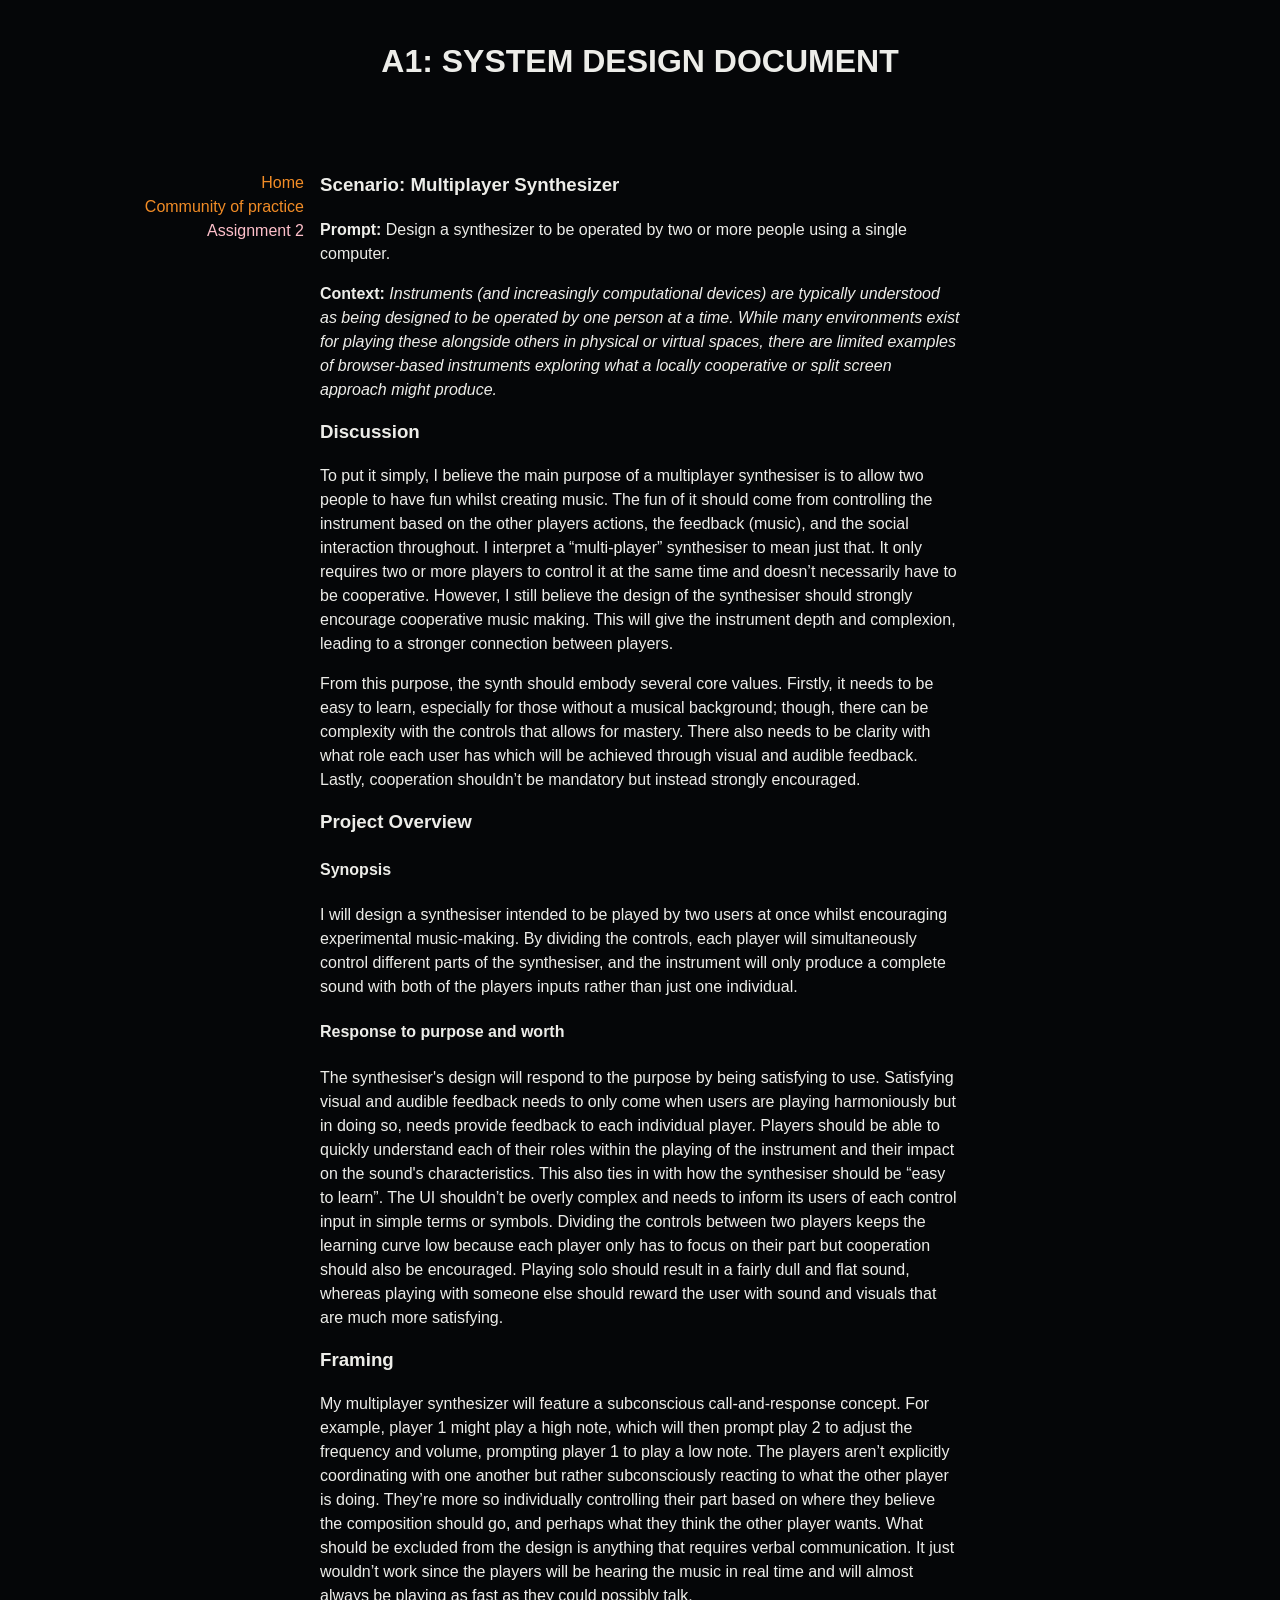
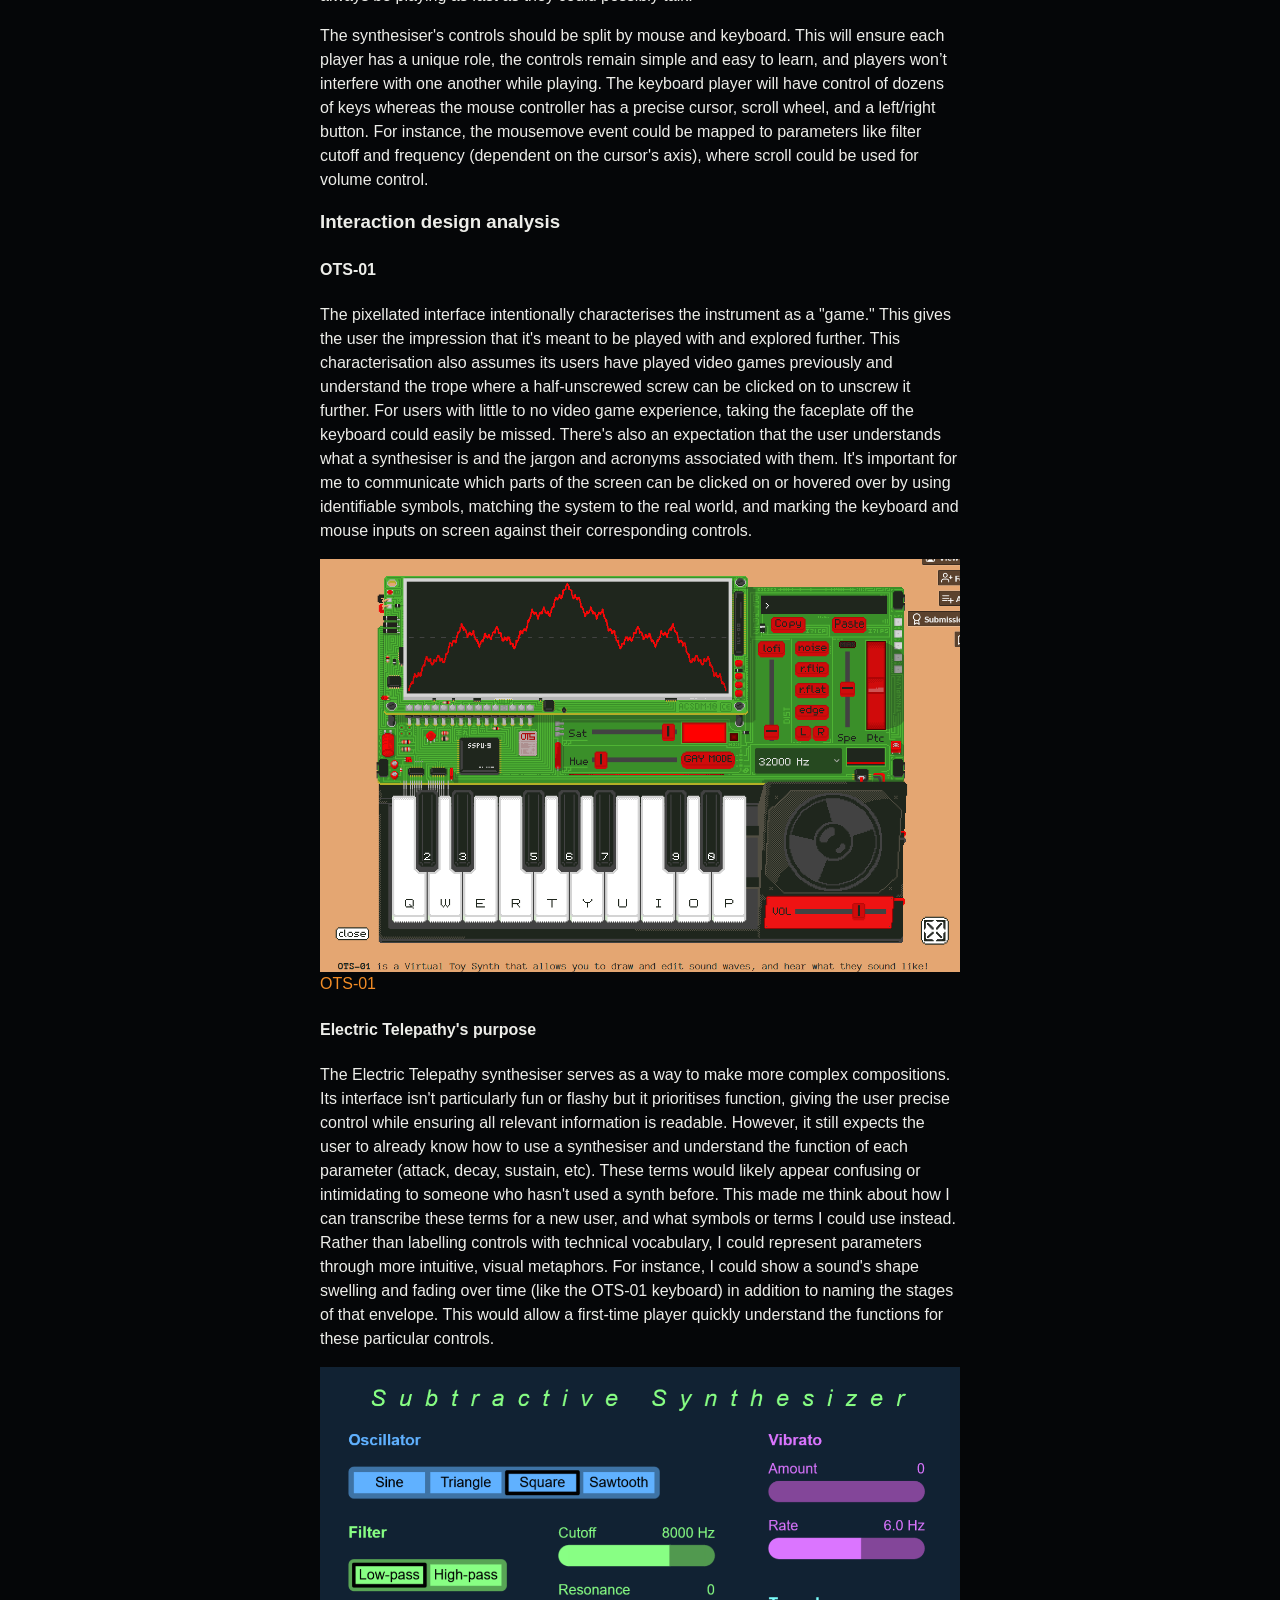
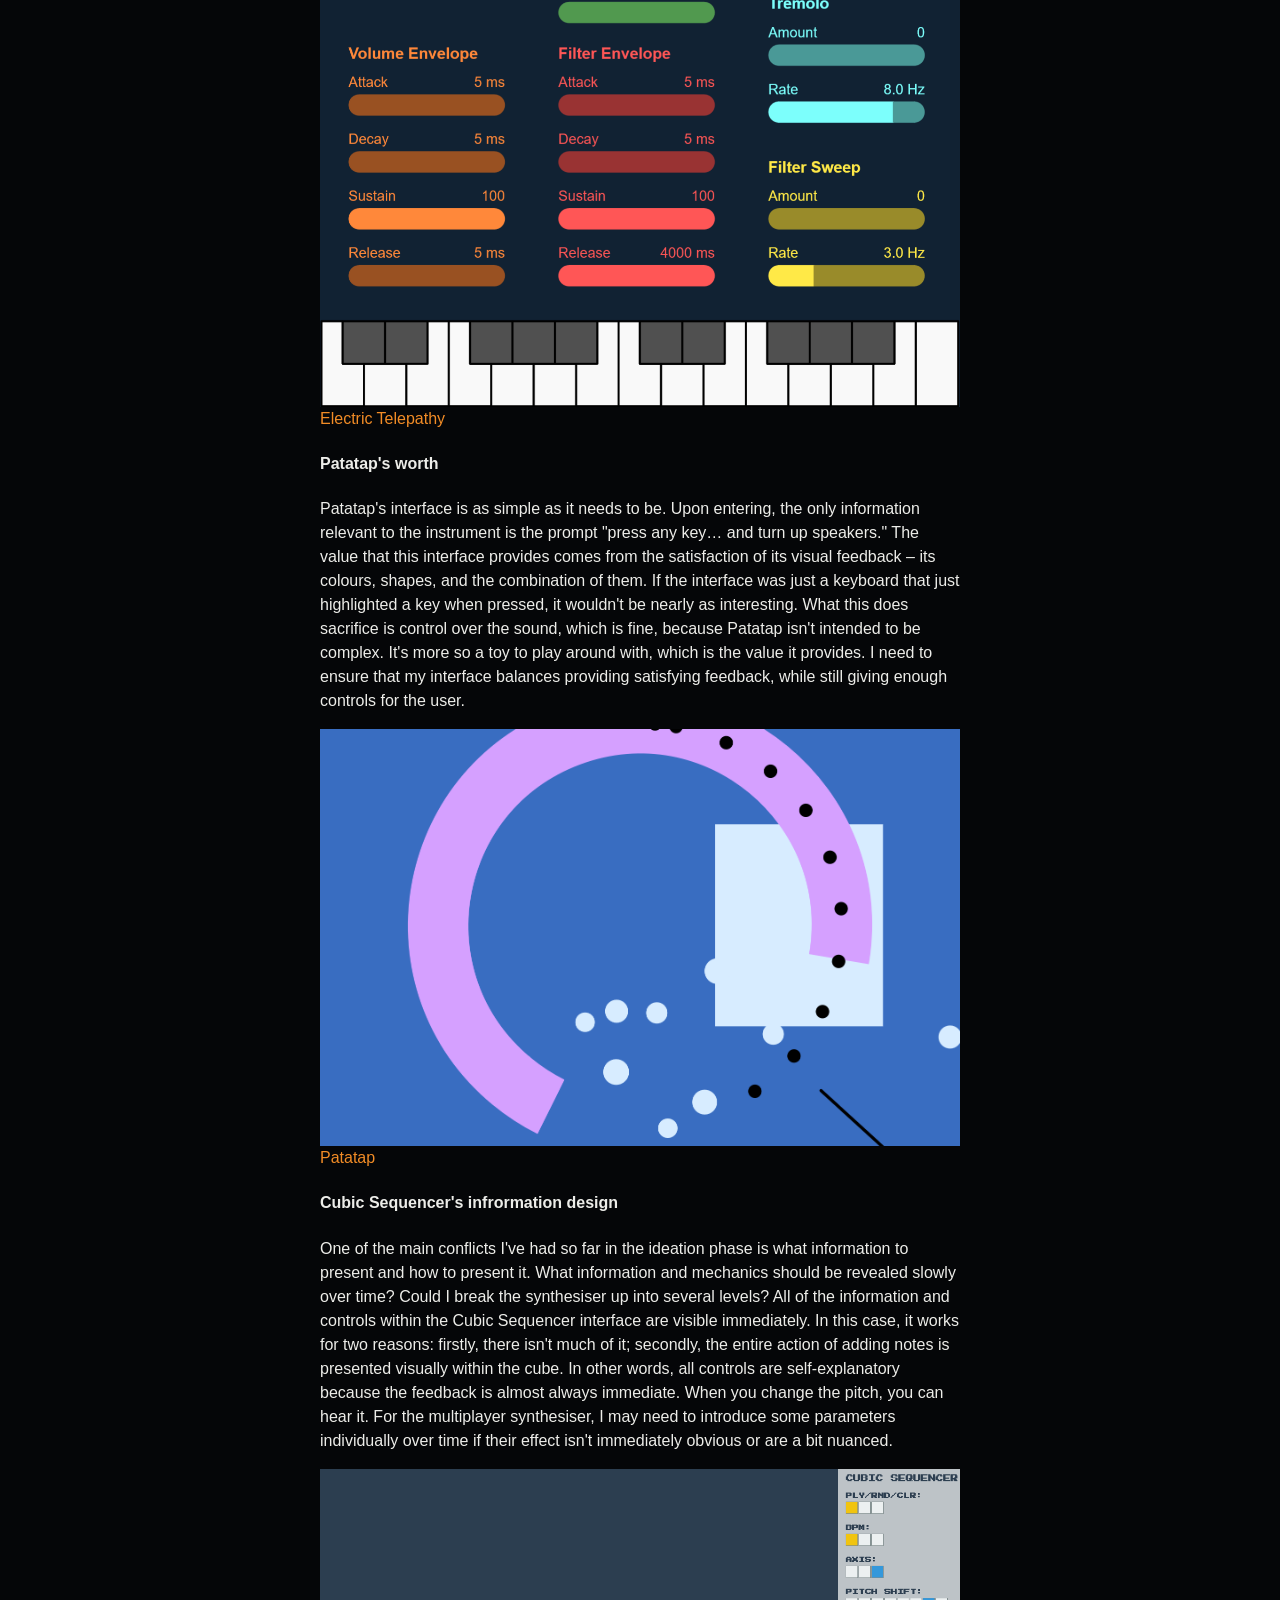
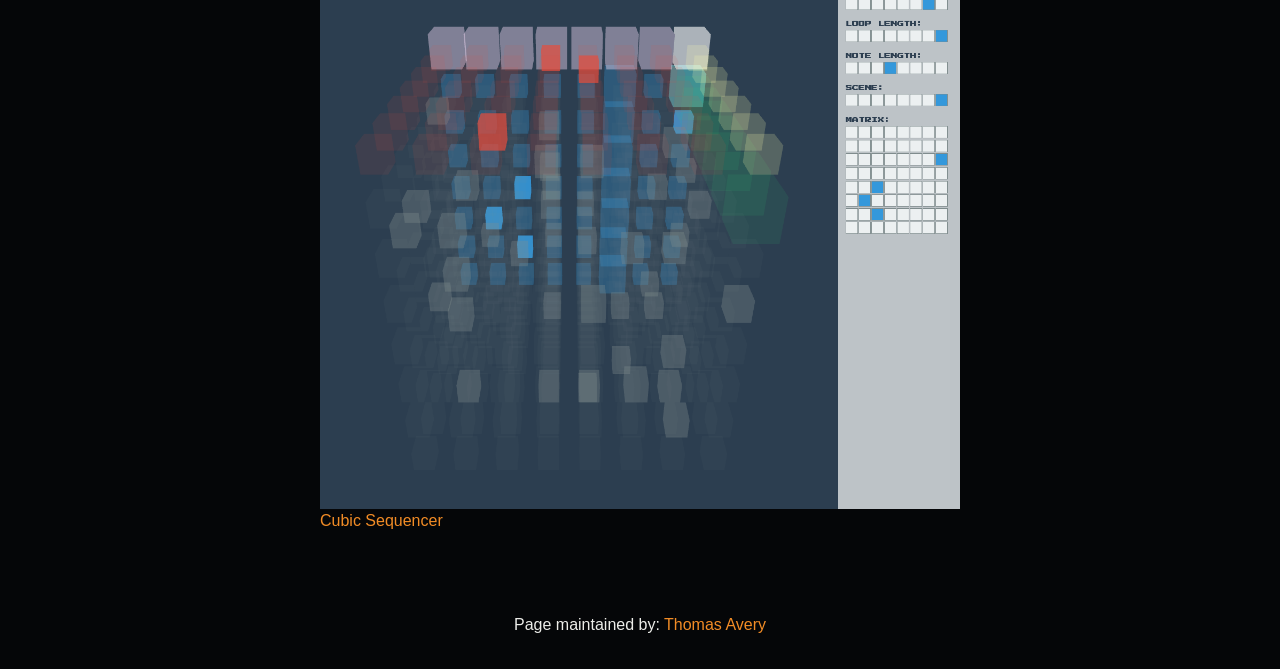
==== commit 4c50ef9c: "Changed hover styling, changed A1 heading" ====
--- a/assignment1.html
+++ b/assignment1.html
@@ -26,7 +26,7 @@
     <header>
 <!-- !!!!! -->
 <!--    change this to your preferred online name  -->
-        <h1>System Design Document</h1>
+        <h1>A1: System Design Document</h1>
     </header>
 
     <div class="mainNavContainer">
--- a/style.css
+++ b/style.css
@@ -10,18 +10,19 @@
     /* https://lospec.com/palette-list/1bit-monitor-glow */
         --colour-1: #edede9;
         --colour-2: #050608;
+        --colour-3: #f28c26;
         --font-1: Helvetica, sans-serif;
 }
 
 /* this swaps the colour order to account for user's OS dark mode */
 /*!!!!!*/
 /*remember to update the colours here too to reflect the above changes*/
-@media (prefers-color-scheme: dark) {
+/* @media (prefers-color-scheme: dark) {
     :root{
         --colour-1: #edede9;
         --colour-2: #050608;
     }
-}
+} */
 
 body {
     background-color: var(--colour-2);
@@ -86,9 +87,24 @@
     margin-block-start: 3rem;
 }
 
-/* Solid border */
-hr.solid {
-  border-top: 3px solid var(--colour-1); /* https://www.w3schools.com/howto/howto_css_dividers.asp /*/
+/* From W3 Schools*/
+/* https://www.w3schools.com/html/html_links_colors.asp */
+a:link {
+  color: var(--colour-3);
+  background-color: transparent;
+  text-decoration: none;
+}
+
+a:visited {
+  color: pink;
+  background-color: transparent;
+  text-decoration: none;
+}
+
+a:hover {
+  color: rgb(102, 255, 0);
+  background-color: transparent;
+  text-decoration: underline;
 }
 
 /*technique from Kevin Powell*/
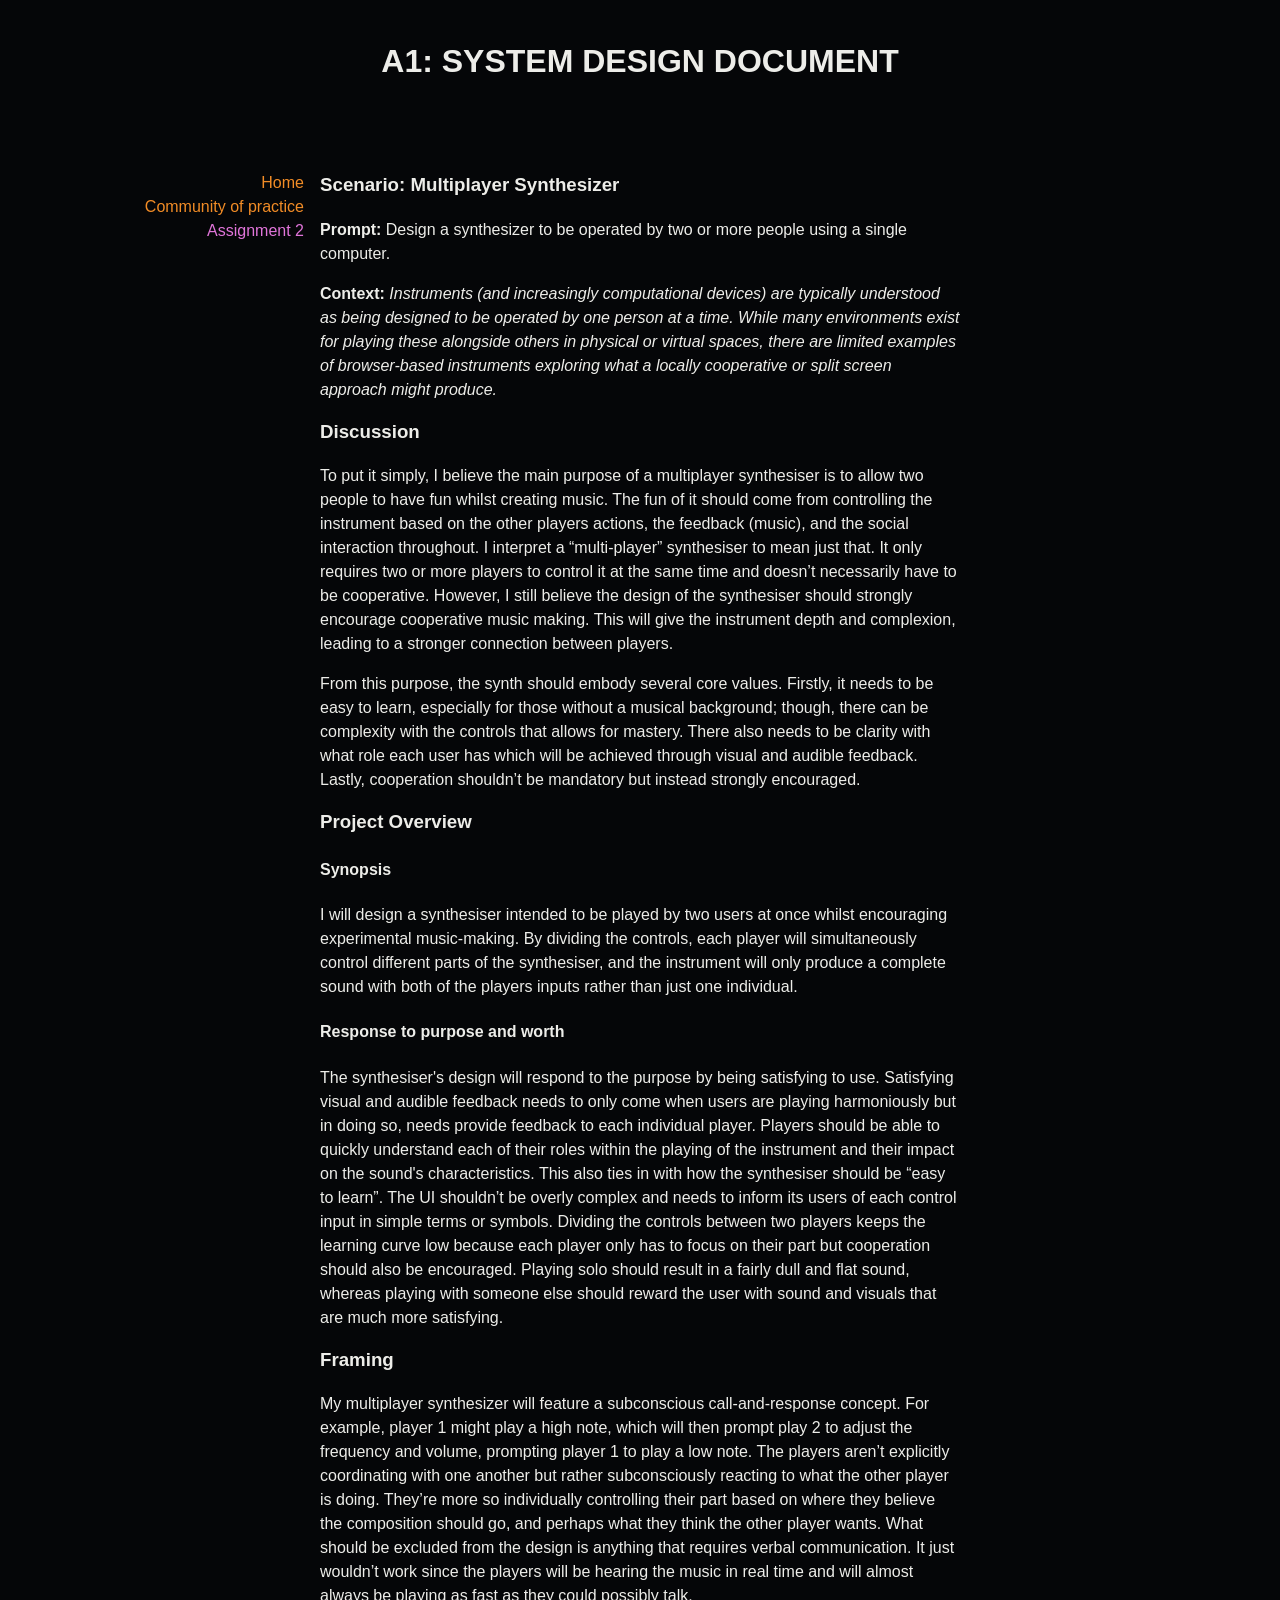
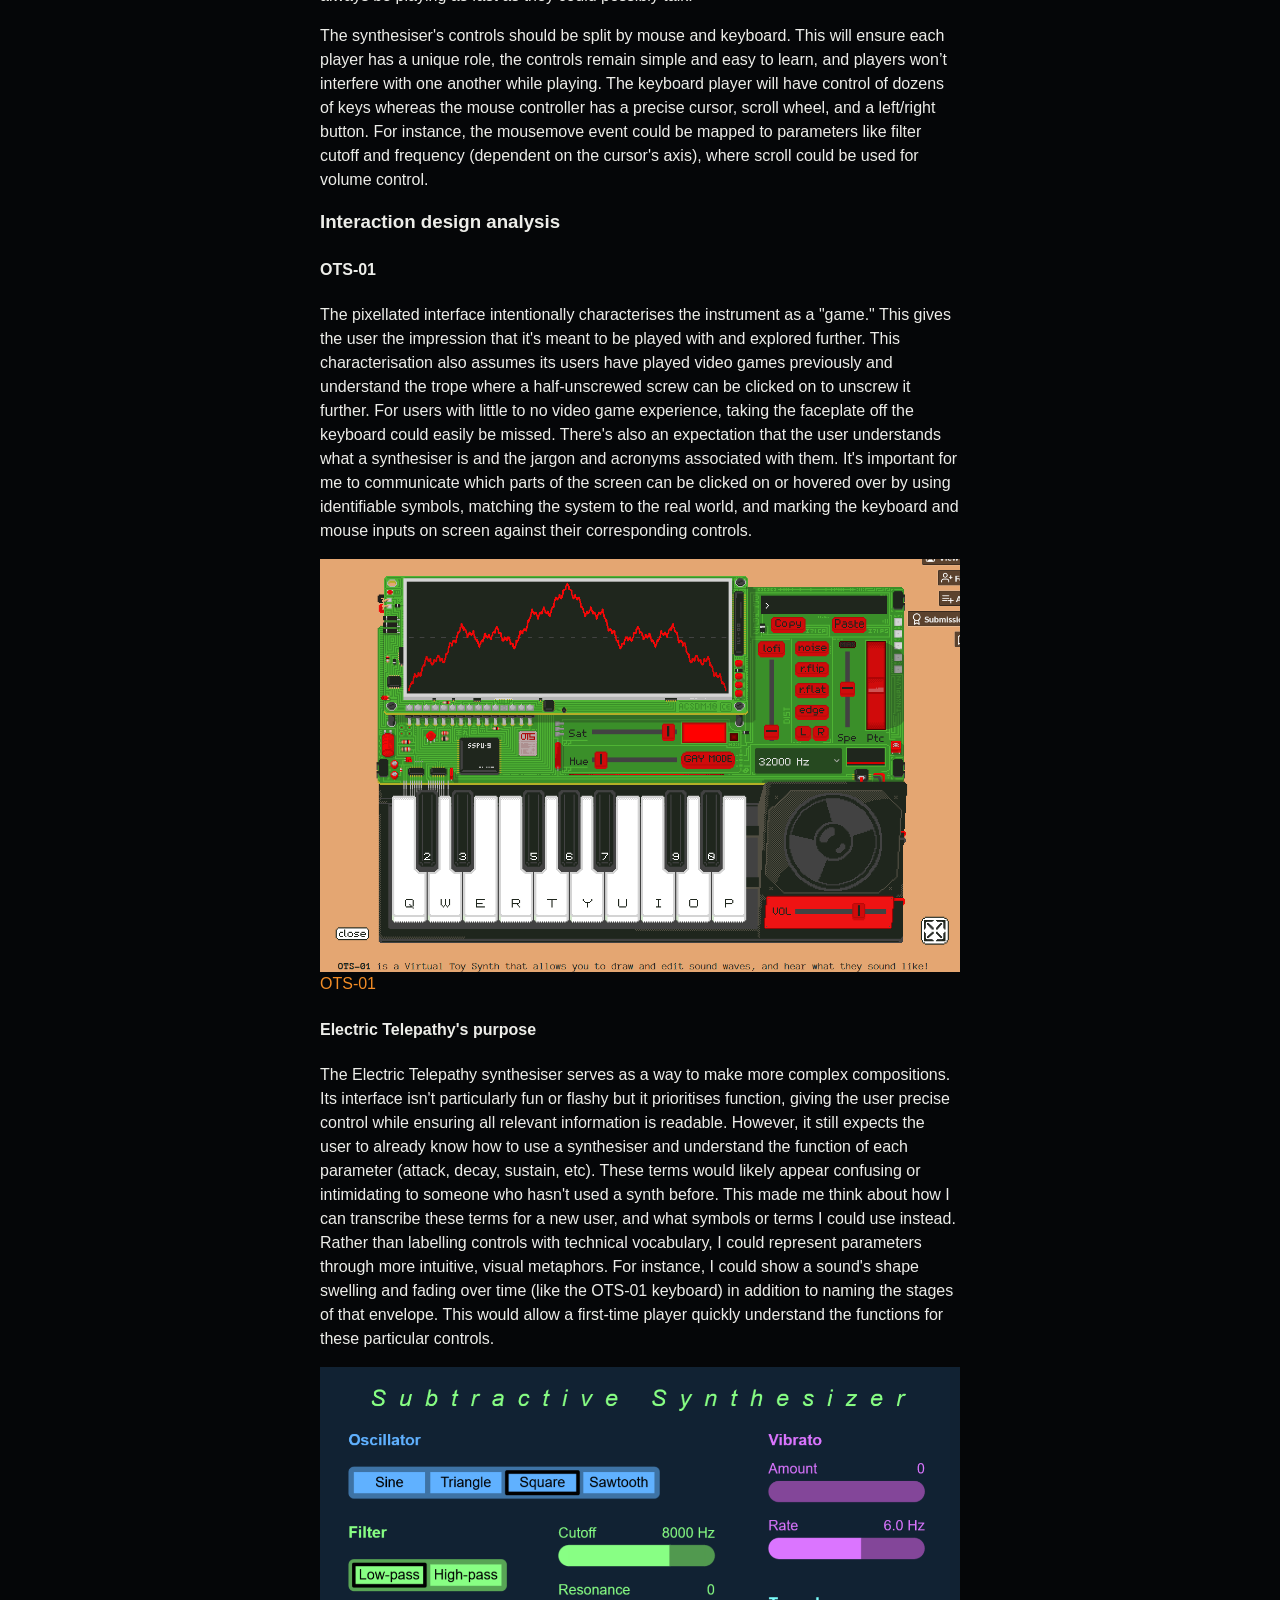
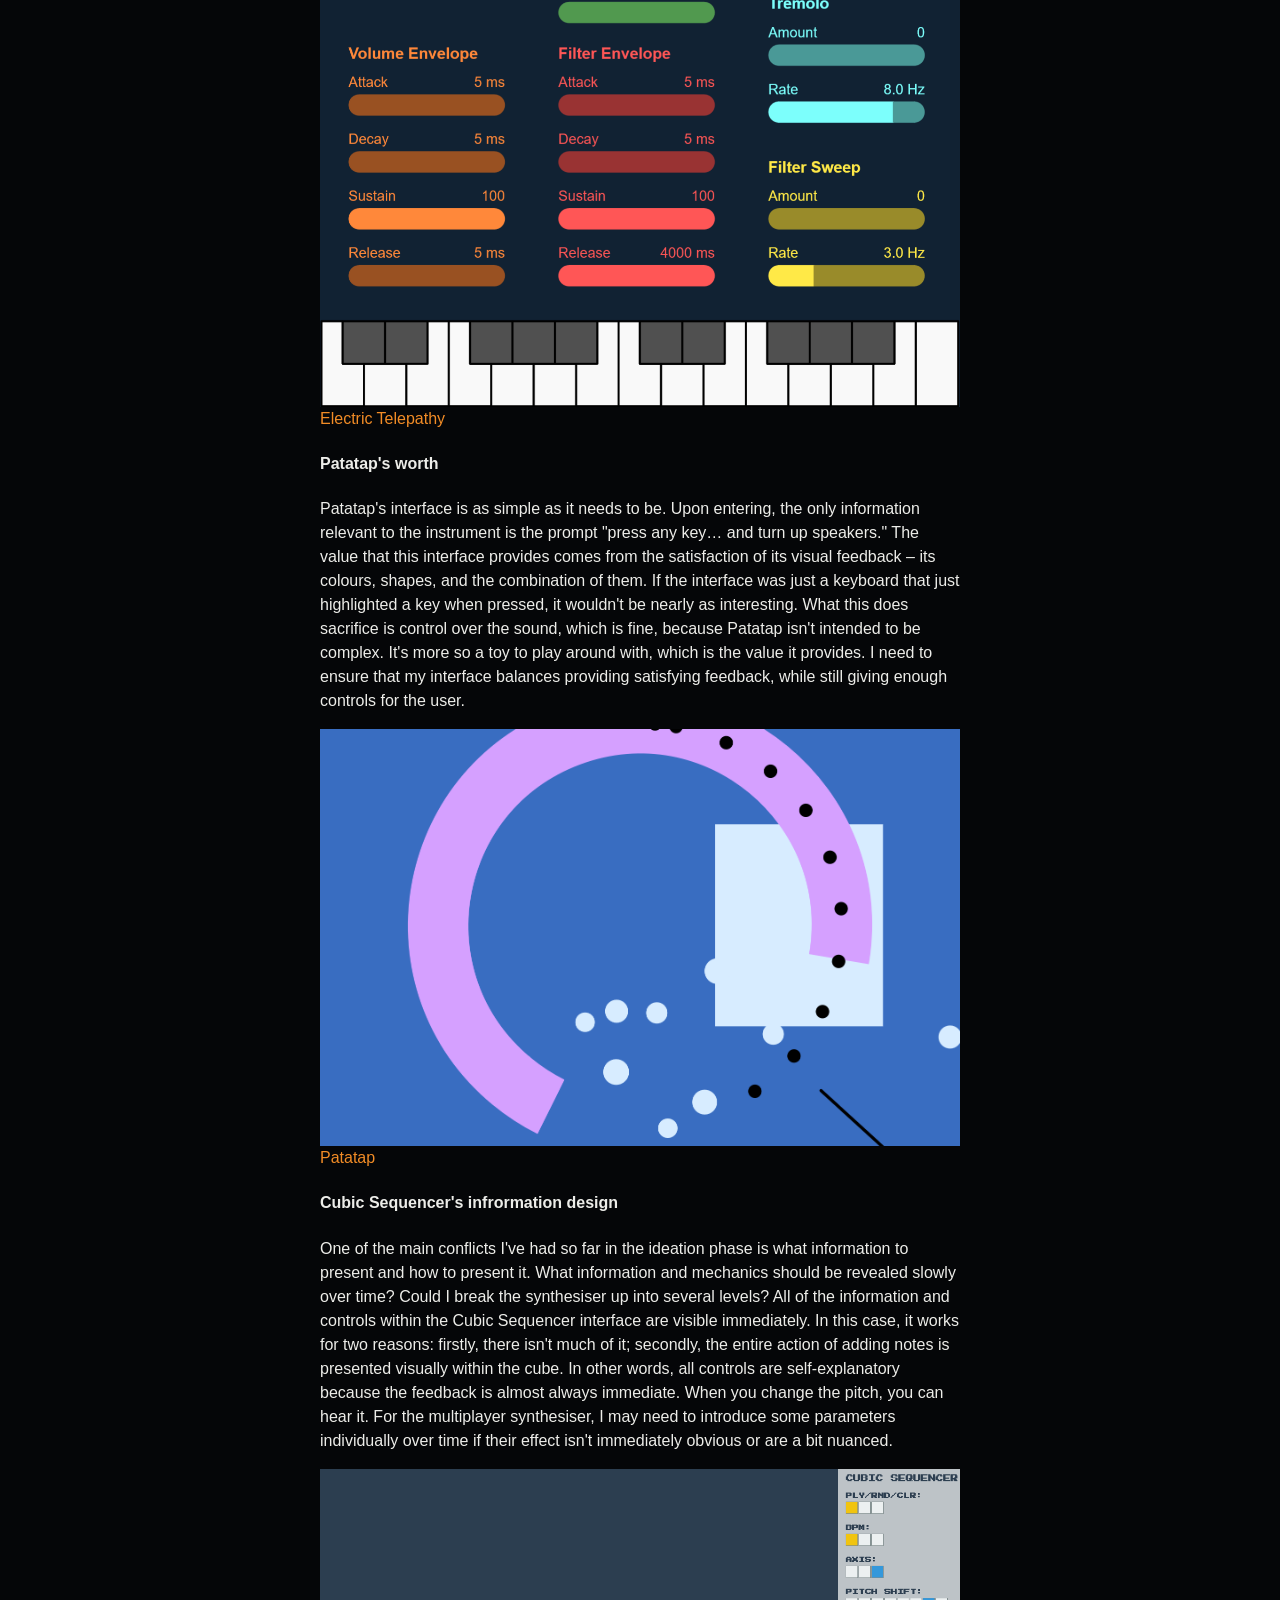
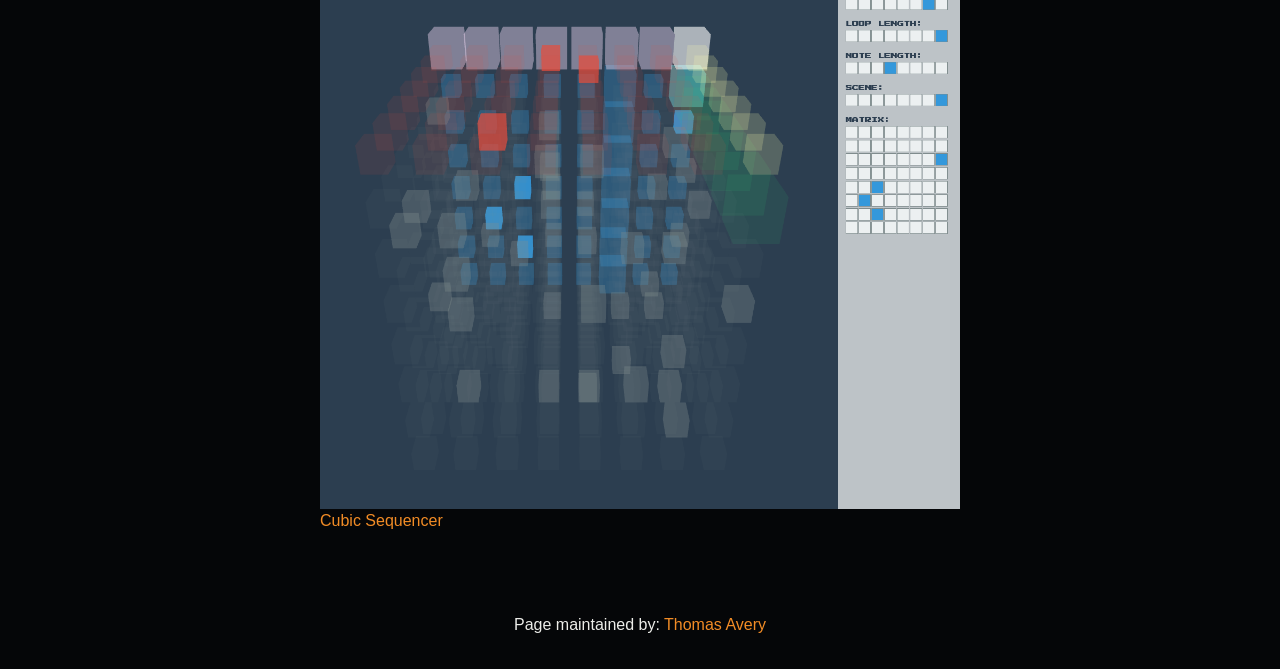
==== commit ff8418af: "Added structure to assignment 2 page" ====
--- a/assignment1.html
+++ b/assignment1.html
@@ -7,7 +7,6 @@
     <meta http-equiv="X-UA-Compatible" content="ie=edge">
 
 <!-- !!!!! -->
-<!--    change this to refer to your specific page  -->
     <title>Thomas Avery - Assignment 1</title>
 
 <!-- !!!!! -->
--- a/style.css
+++ b/style.css
@@ -96,7 +96,7 @@
 }
 
 a:visited {
-  color: pink;
+  color: rgba(225, 117, 218, 0.386);
   background-color: transparent;
   text-decoration: none;
 }
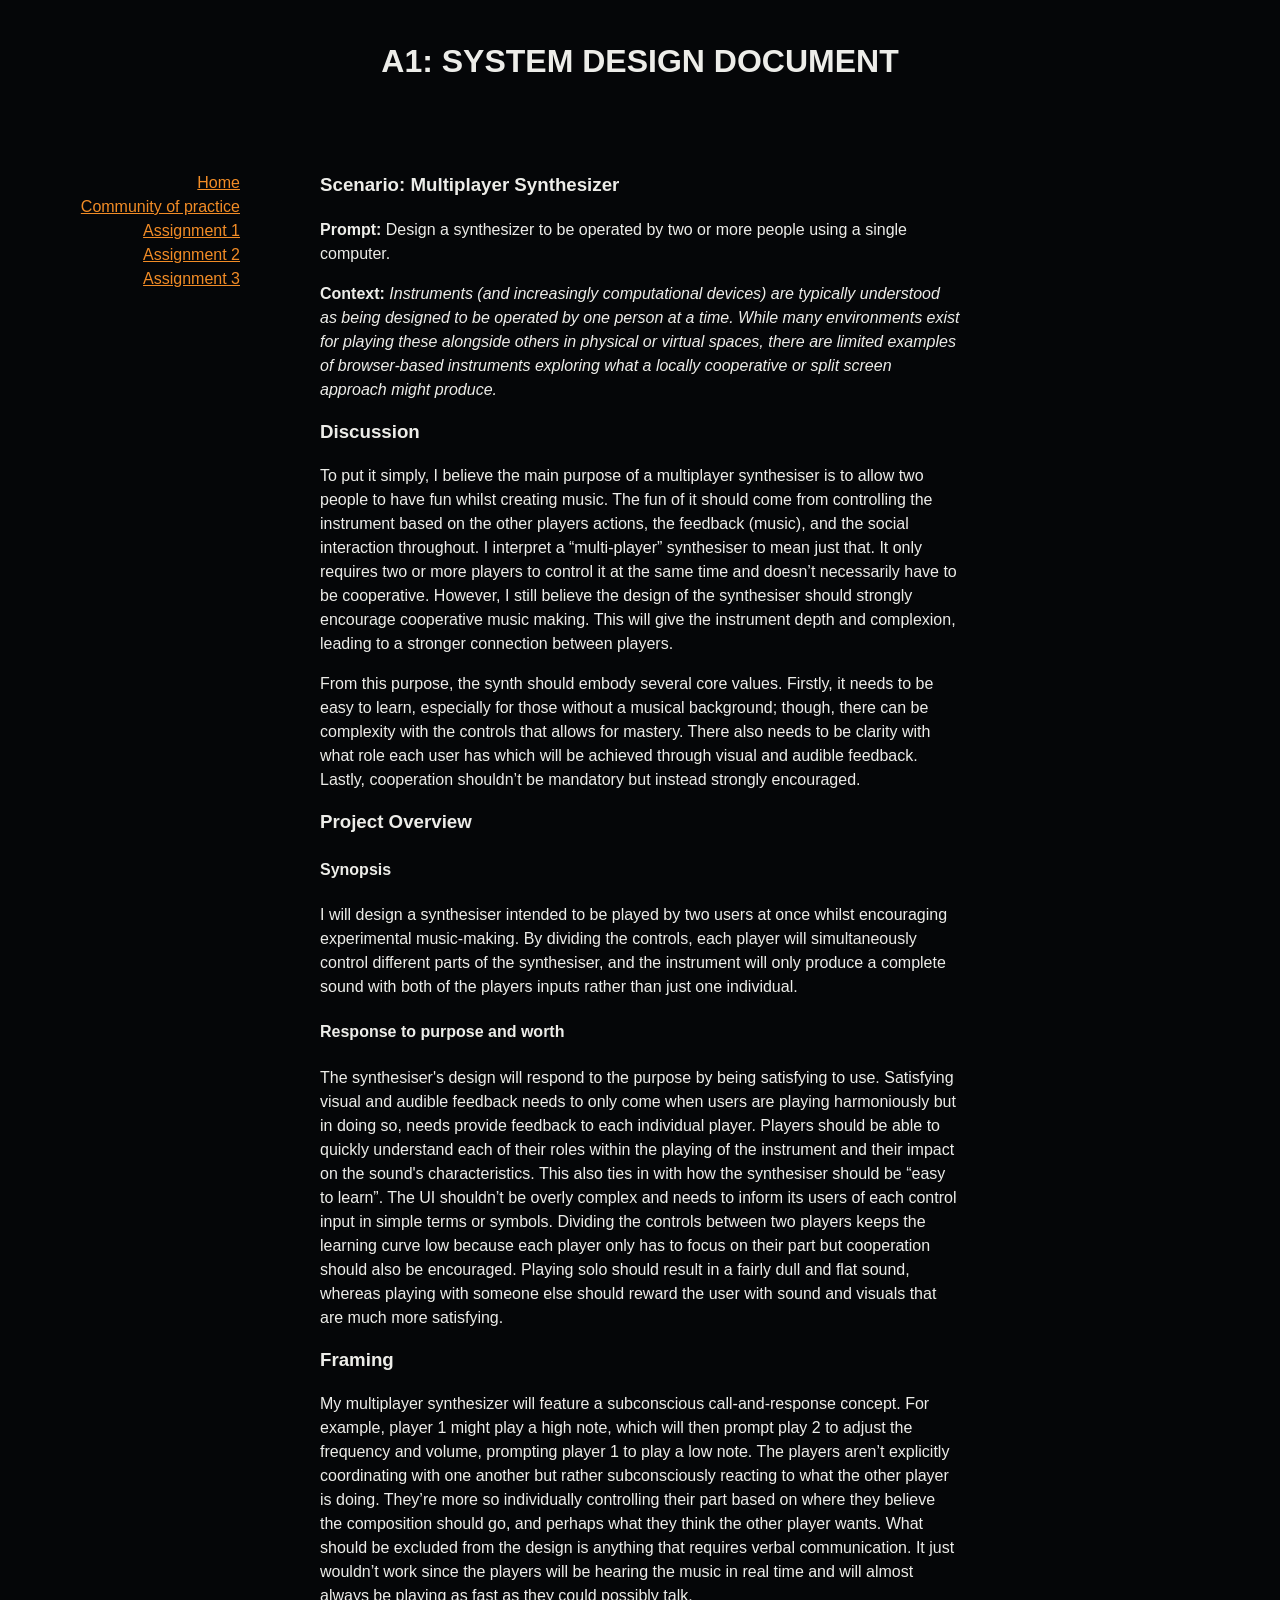
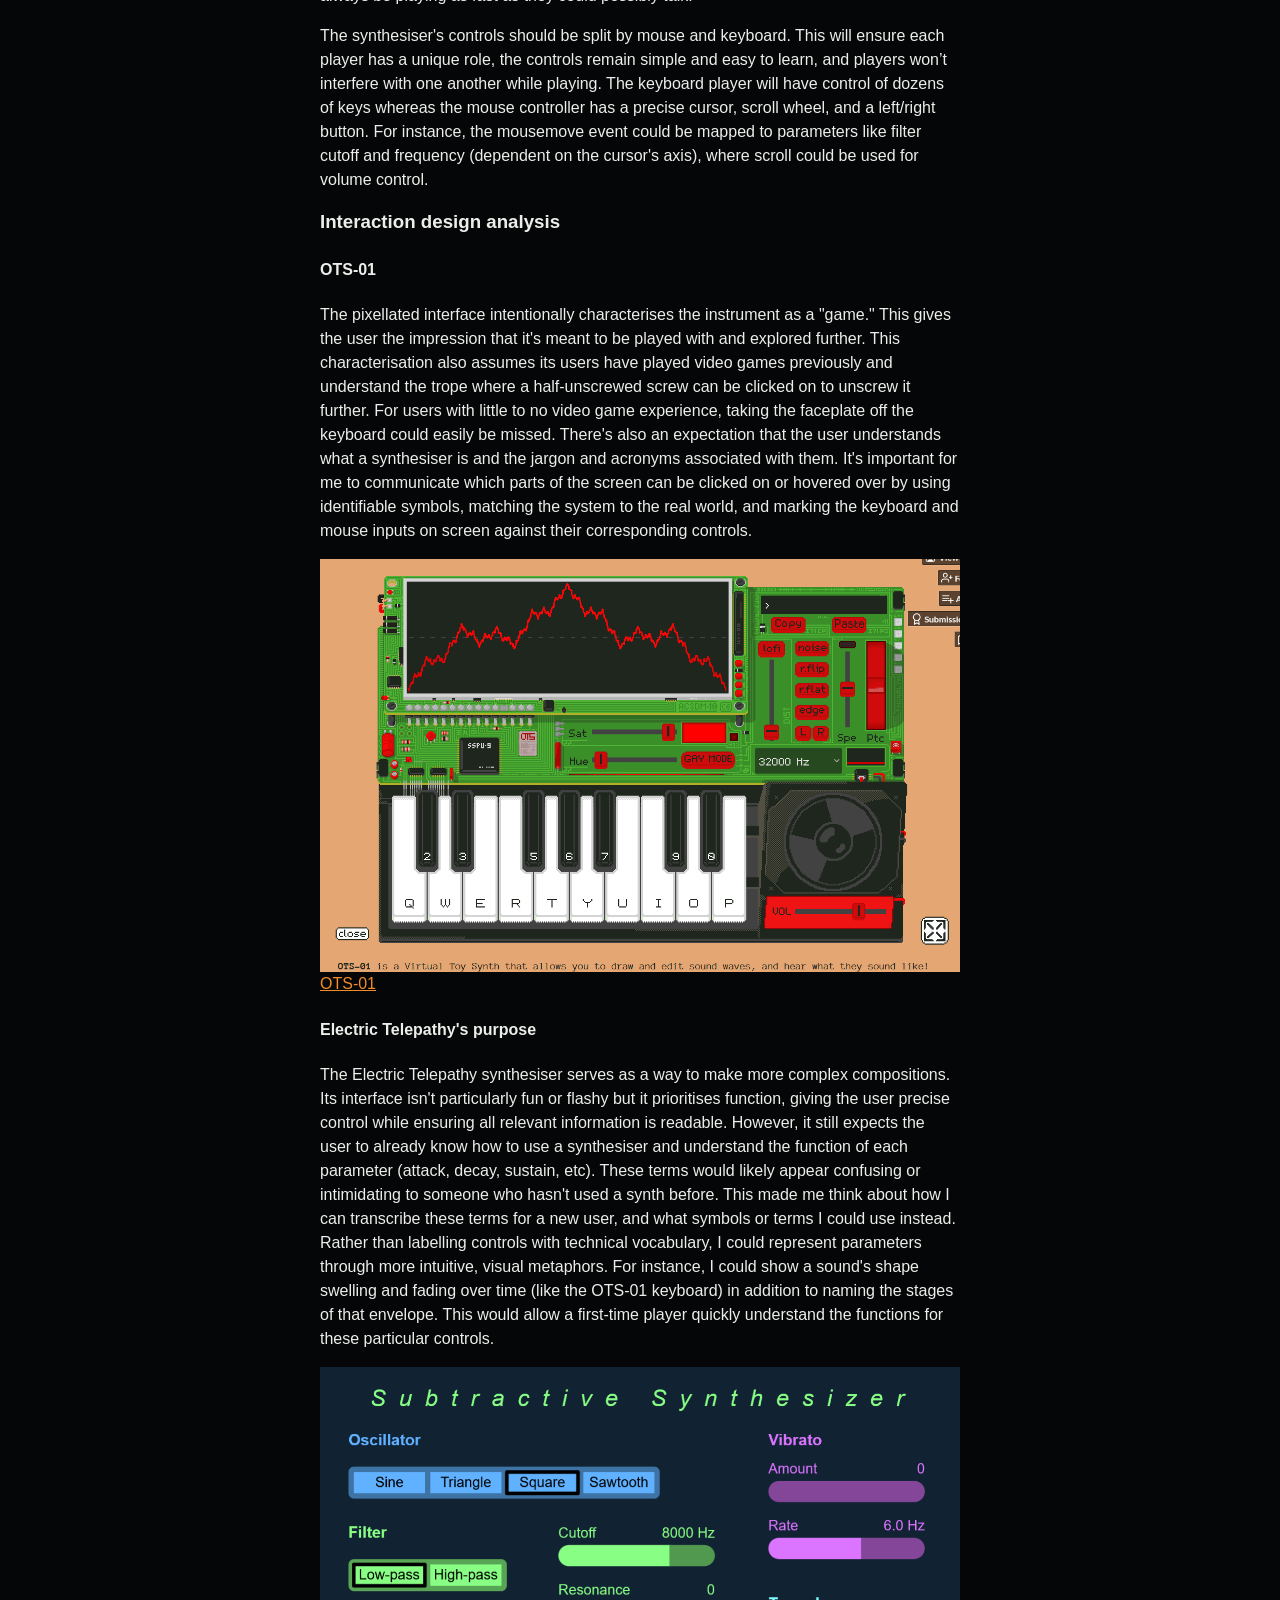
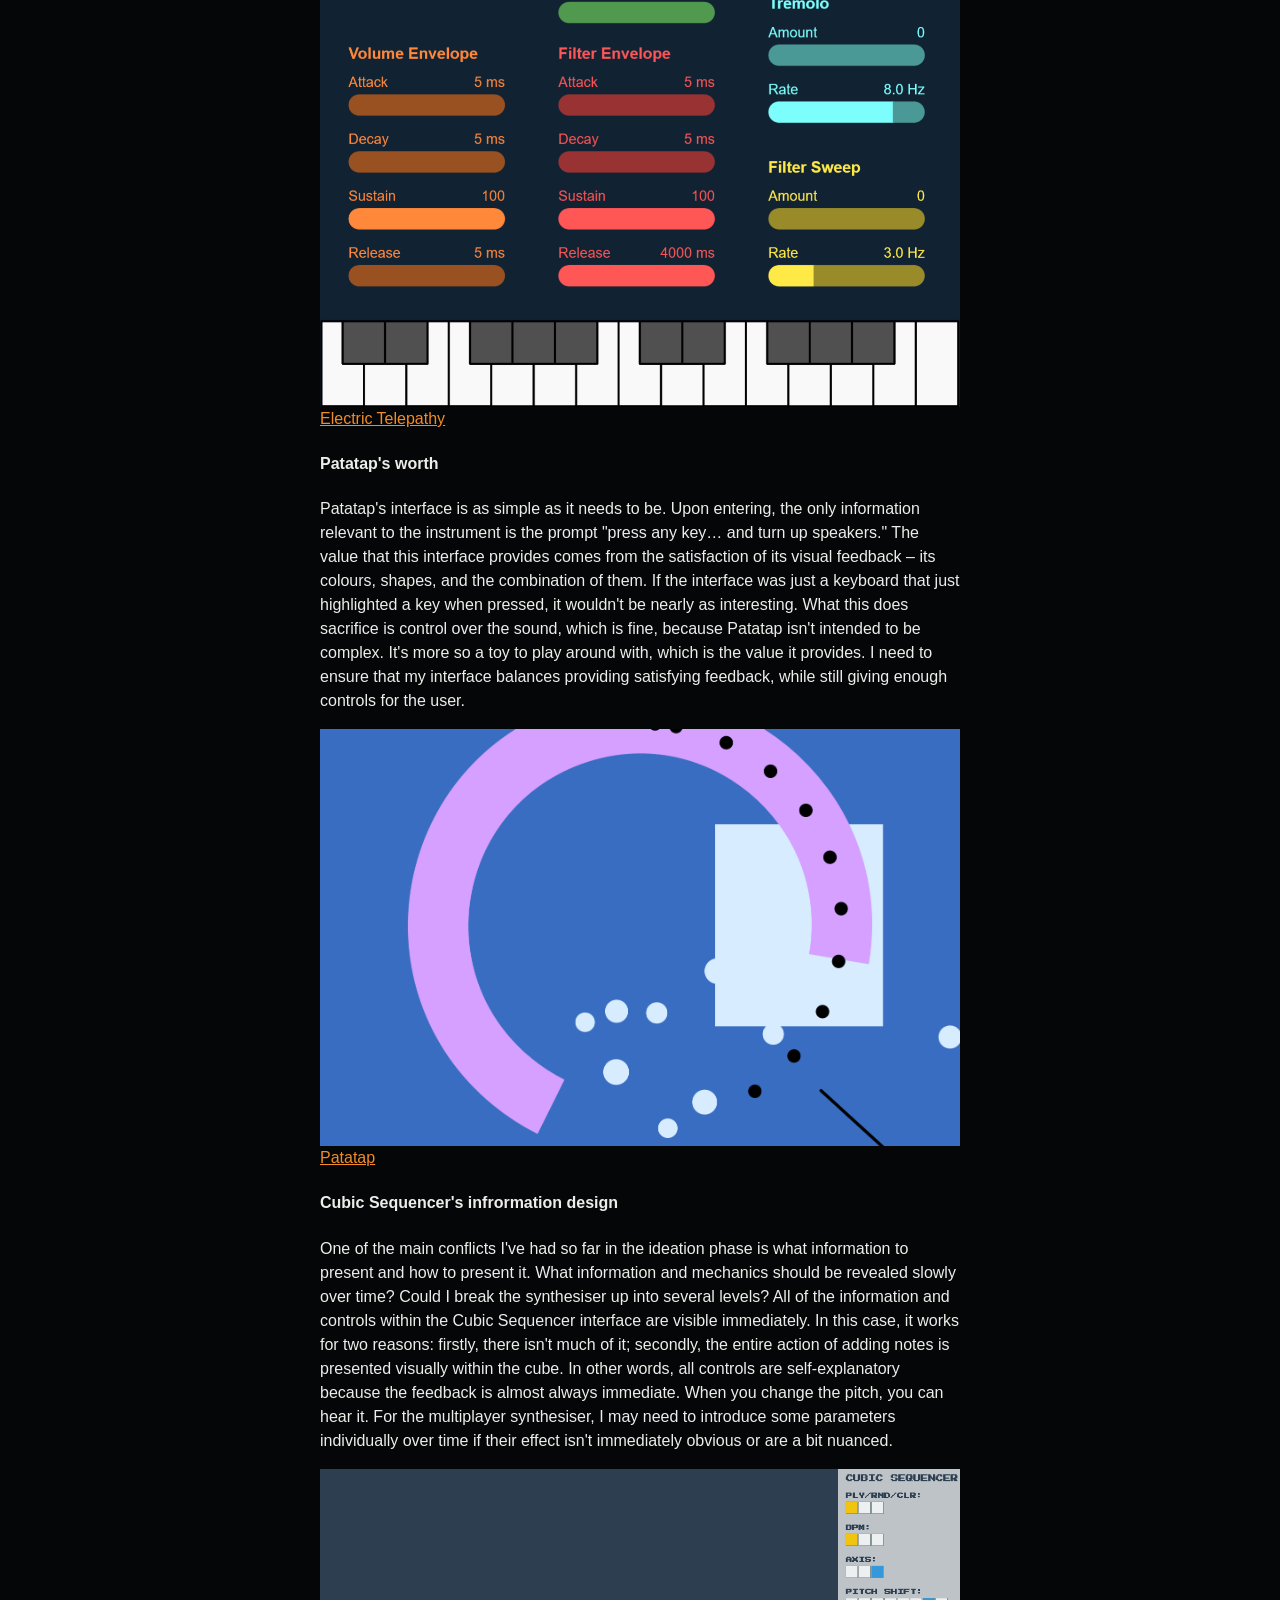
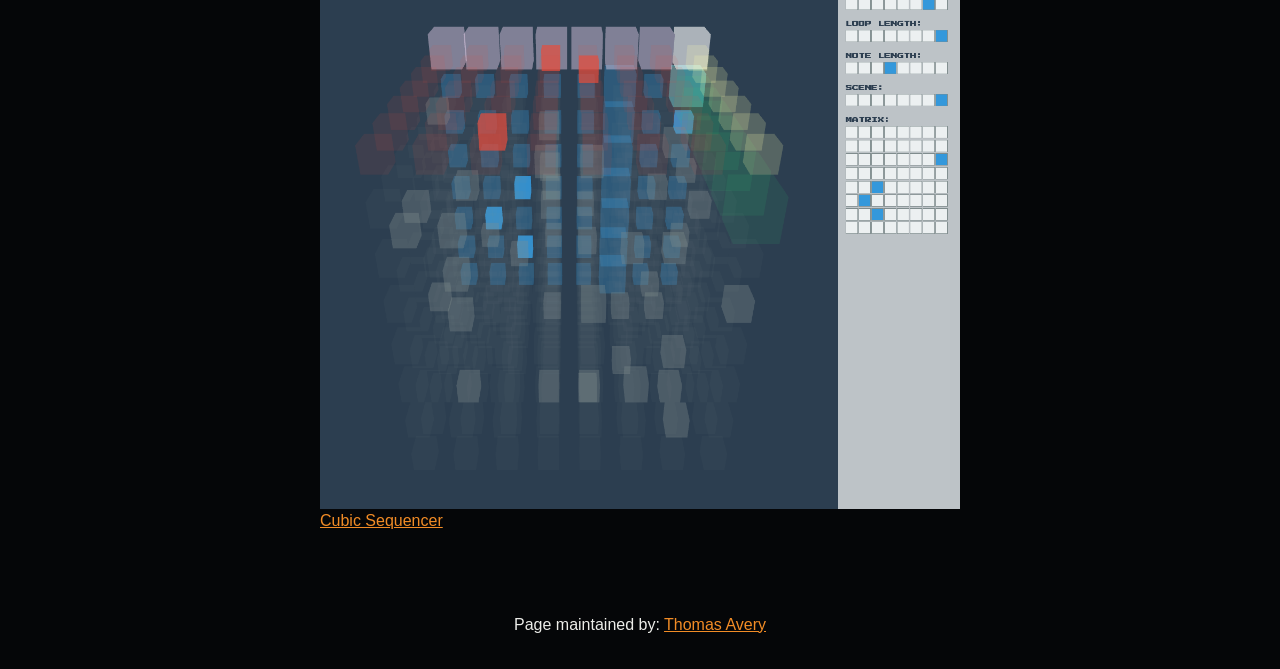
==== commit c7d6fff2: "added the instrument introduction to the index, fixed the navigation elements on each page" ====
--- a/assignment1.html
+++ b/assignment1.html
@@ -33,8 +33,9 @@
         <nav>
             <a href="./index.html">Home</a>
             <a href="https://au.miro.com/app/board/u3jVOf56cFI=/?share_link_id=185003670091" target="_blank">Community of practice</a>
-            <a href="">Assignment 2</a>
-            
+            <a href="./assignment1.html">Assignment 1</a>
+            <a href="./assignment2.html">Assignment 2</a>
+            <a href="./assignment3.html">Assignment 3</a>
         </nav>
         
 
--- a/style.css
+++ b/style.css
@@ -60,7 +60,8 @@
 main {
     display: flex;
     flex-direction: column;
-    align-items: center;
+    align-items: left;
+    padding-inline: 4rem;
 }
 
 section {
@@ -92,13 +93,11 @@
 a:link {
   color: var(--colour-3);
   background-color: transparent;
-  text-decoration: none;
 }
 
 a:visited {
   color: rgba(225, 117, 218, 0.386);
   background-color: transparent;
-  text-decoration: none;
 }
 
 a:hover {
@@ -115,6 +114,27 @@
     margin-block-start: var(--prose-flow, 1em);
 }
 
+table, th, td {
+    border: solid black 1px;
+    /*here i'm providing colour as a separate declaration because i'm using a custom property defined in my style.css */
+    /*writing it by itself with a fallback (the black declared in the original border value) means if it can't be found
+    something will still display*/
+    border-color: var(--colour-02);
+}
+
+table {
+    border-spacing: 0.25rem;
+}
+
+th, td {
+    padding: 0.5rem;
+}
+
+th {
+    background-color: var(--colour-02);
+    color: var(--colour-01);
+}
+
 /* breakpoints from Material Design Spec https://m3.material.io/foundations/layout/breakpoints/overview */
 /* while sometimes mobile first is recommended, as we will be focused on desktop, we will start there */
 
@@ -164,4 +184,19 @@
 /* compact breakpoint : phone in portrait */
 @media (width < 600px) {
 
-}+}
+
+/*screenshots on the assignment 3 page, with a small caption underneath*/
+figure {
+    margin: 1.5rem 0;
+}
+
+figure img {
+    border-radius: 0.5rem;
+}
+
+figcaption {
+    margin-top: 0.5rem;
+    font-size: 0.85rem;
+    opacity: 0.7;
+}
